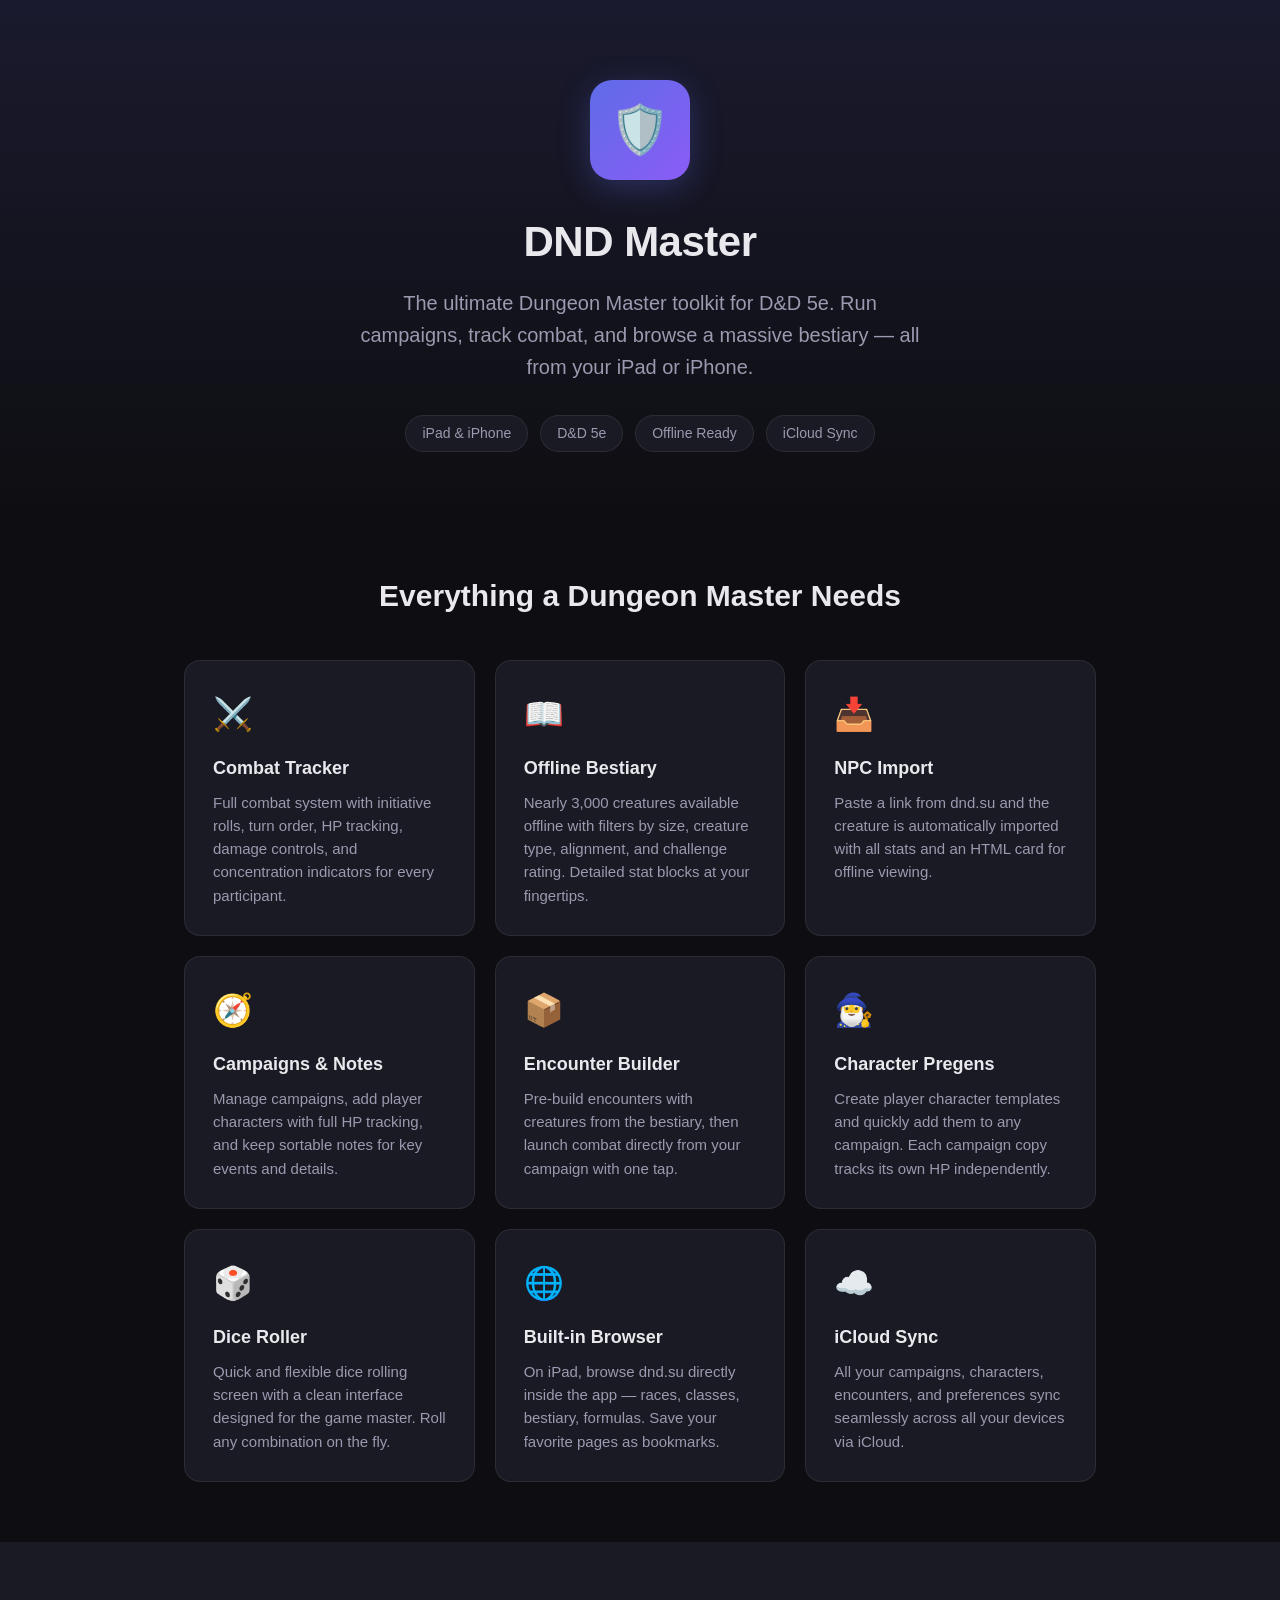
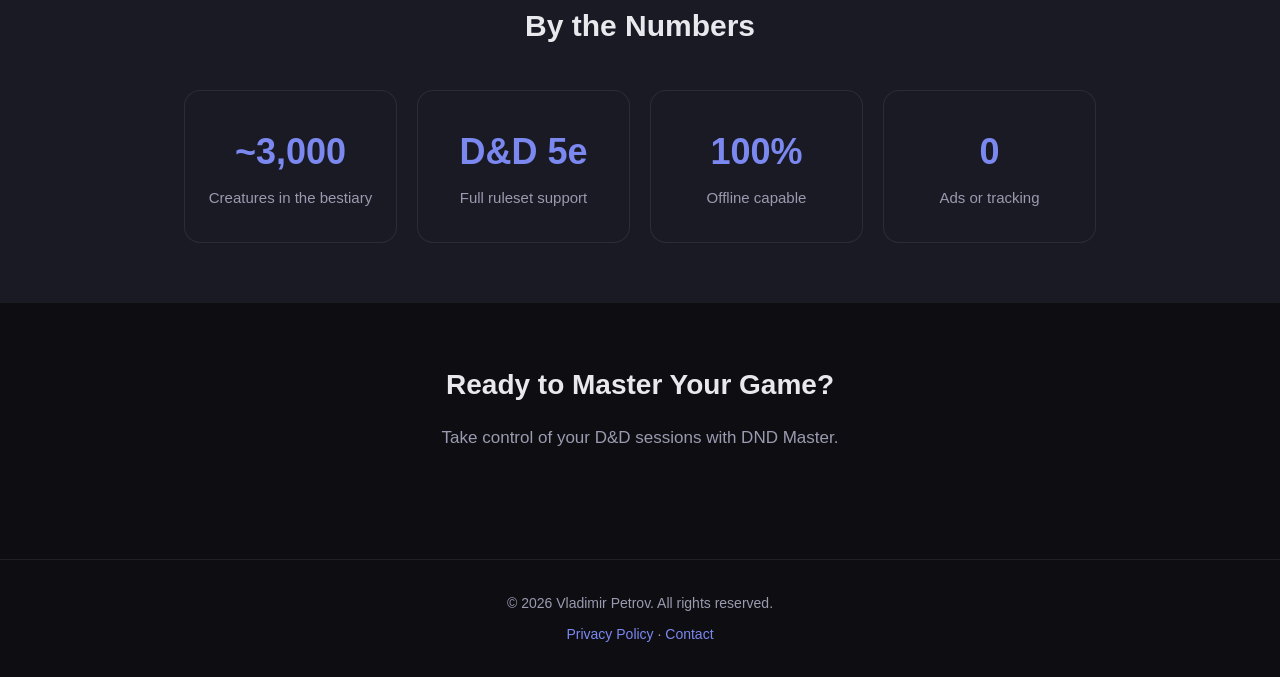
==== marketing.html @ 5cc4497e "123" ====
<!DOCTYPE html>
<html lang="en">
<head>
    <meta charset="UTF-8">
    <meta name="viewport" content="width=device-width, initial-scale=1.0">
    <title>DND Master — D&D 5e Dungeon Master Toolkit</title>
    <style>
        :root {
            --bg: #0e0e12;
            --card: #1a1a24;
            --accent: #5e6ce7;
            --accent-light: #7b88f0;
            --text: #e8e8ed;
            --text-secondary: #9a9ab0;
            --border: rgba(255,255,255,0.08);
            --radius: 16px;
        }

        * { margin: 0; padding: 0; box-sizing: border-box; }

        body {
            font-family: -apple-system, BlinkMacSystemFont, 'SF Pro Display', 'Segoe UI', Roboto, sans-serif;
            background: var(--bg);
            color: var(--text);
            line-height: 1.6;
            -webkit-font-smoothing: antialiased;
        }

        /* Hero */
        .hero {
            text-align: center;
            padding: 80px 24px 60px;
            background: linear-gradient(180deg, #1a1a2e 0%, var(--bg) 100%);
        }

        .hero-icon {
            width: 100px;
            height: 100px;
            background: linear-gradient(135deg, var(--accent), #8b5cf6);
            border-radius: 22px;
            display: flex;
            align-items: center;
            justify-content: center;
            margin: 0 auto 28px;
            font-size: 48px;
            box-shadow: 0 8px 32px rgba(94,108,231,0.3);
        }

        .hero h1 {
            font-size: 42px;
            font-weight: 700;
            letter-spacing: -0.5px;
            margin-bottom: 12px;
        }

        .hero .subtitle {
            font-size: 20px;
            color: var(--text-secondary);
            max-width: 560px;
            margin: 0 auto 32px;
        }

        .badge-row {
            display: flex;
            gap: 12px;
            justify-content: center;
            flex-wrap: wrap;
        }

        .badge {
            background: var(--card);
            border: 1px solid var(--border);
            border-radius: 20px;
            padding: 6px 16px;
            font-size: 14px;
            color: var(--text-secondary);
        }

        /* Container */
        .container {
            max-width: 960px;
            margin: 0 auto;
            padding: 0 24px;
        }

        /* Section */
        .section {
            padding: 60px 0;
        }

        .section-title {
            font-size: 30px;
            font-weight: 700;
            text-align: center;
            margin-bottom: 40px;
        }

        /* Feature Grid */
        .features {
            display: grid;
            grid-template-columns: repeat(auto-fit, minmax(280px, 1fr));
            gap: 20px;
        }

        .feature-card {
            background: var(--card);
            border: 1px solid var(--border);
            border-radius: var(--radius);
            padding: 28px;
            transition: transform 0.2s, box-shadow 0.2s;
        }

        .feature-card:hover {
            transform: translateY(-4px);
            box-shadow: 0 12px 40px rgba(0,0,0,0.3);
        }

        .feature-icon {
            font-size: 32px;
            margin-bottom: 14px;
        }

        .feature-card h3 {
            font-size: 18px;
            font-weight: 600;
            margin-bottom: 8px;
        }

        .feature-card p {
            font-size: 15px;
            color: var(--text-secondary);
            line-height: 1.55;
        }

        /* Highlights */
        .highlights {
            display: grid;
            grid-template-columns: repeat(auto-fit, minmax(200px, 1fr));
            gap: 20px;
            text-align: center;
        }

        .highlight {
            background: var(--card);
            border: 1px solid var(--border);
            border-radius: var(--radius);
            padding: 32px 20px;
        }

        .highlight-number {
            font-size: 36px;
            font-weight: 700;
            color: var(--accent-light);
            margin-bottom: 6px;
        }

        .highlight-label {
            font-size: 15px;
            color: var(--text-secondary);
        }

        /* CTA */
        .cta {
            text-align: center;
            padding: 60px 24px 80px;
        }

        .cta h2 {
            font-size: 28px;
            font-weight: 700;
            margin-bottom: 16px;
        }

        .cta p {
            color: var(--text-secondary);
            font-size: 17px;
            margin-bottom: 28px;
        }

        /* Footer */
        footer {
            text-align: center;
            padding: 32px 24px;
            border-top: 1px solid var(--border);
            color: var(--text-secondary);
            font-size: 14px;
        }

        footer a {
            color: var(--accent-light);
            text-decoration: none;
        }

        footer a:hover { text-decoration: underline; }

        @media (max-width: 600px) {
            .hero h1 { font-size: 30px; }
            .hero .subtitle { font-size: 17px; }
            .section-title { font-size: 24px; }
        }
    </style>
</head>
<body>

    <!-- Hero -->
    <section class="hero">
        <div class="hero-icon">🛡️</div>
        <h1>DND Master</h1>
        <p class="subtitle">The ultimate Dungeon Master toolkit for D&D 5e. Run campaigns, track combat, and browse a massive bestiary — all from your iPad or iPhone.</p>
        <div class="badge-row">
            <span class="badge">iPad &amp; iPhone</span>
            <span class="badge">D&amp;D 5e</span>
            <span class="badge">Offline Ready</span>
            <span class="badge">iCloud Sync</span>
        </div>
    </section>

    <!-- Features -->
    <section class="section">
        <div class="container">
            <h2 class="section-title">Everything a Dungeon Master Needs</h2>
            <div class="features">

                <div class="feature-card">
                    <div class="feature-icon">⚔️</div>
                    <h3>Combat Tracker</h3>
                    <p>Full combat system with initiative rolls, turn order, HP tracking, damage controls, and concentration indicators for every participant.</p>
                </div>

                <div class="feature-card">
                    <div class="feature-icon">📖</div>
                    <h3>Offline Bestiary</h3>
                    <p>Nearly 3,000 creatures available offline with filters by size, creature type, alignment, and challenge rating. Detailed stat blocks at your fingertips.</p>
                </div>

                <div class="feature-card">
                    <div class="feature-icon">📥</div>
                    <h3>NPC Import</h3>
                    <p>Paste a link from dnd.su and the creature is automatically imported with all stats and an HTML card for offline viewing.</p>
                </div>

                <div class="feature-card">
                    <div class="feature-icon">🧭</div>
                    <h3>Campaigns &amp; Notes</h3>
                    <p>Manage campaigns, add player characters with full HP tracking, and keep sortable notes for key events and details.</p>
                </div>

                <div class="feature-card">
                    <div class="feature-icon">📦</div>
                    <h3>Encounter Builder</h3>
                    <p>Pre-build encounters with creatures from the bestiary, then launch combat directly from your campaign with one tap.</p>
                </div>

                <div class="feature-card">
                    <div class="feature-icon">🧙‍♂️</div>
                    <h3>Character Pregens</h3>
                    <p>Create player character templates and quickly add them to any campaign. Each campaign copy tracks its own HP independently.</p>
                </div>

                <div class="feature-card">
                    <div class="feature-icon">🎲</div>
                    <h3>Dice Roller</h3>
                    <p>Quick and flexible dice rolling screen with a clean interface designed for the game master. Roll any combination on the fly.</p>
                </div>

                <div class="feature-card">
                    <div class="feature-icon">🌐</div>
                    <h3>Built-in Browser</h3>
                    <p>On iPad, browse dnd.su directly inside the app — races, classes, bestiary, formulas. Save your favorite pages as bookmarks.</p>
                </div>

                <div class="feature-card">
                    <div class="feature-icon">☁️</div>
                    <h3>iCloud Sync</h3>
                    <p>All your campaigns, characters, encounters, and preferences sync seamlessly across all your devices via iCloud.</p>
                </div>

            </div>
        </div>
    </section>

    <!-- Highlights -->
    <section class="section" style="background: var(--card);">
        <div class="container">
            <h2 class="section-title">By the Numbers</h2>
            <div class="highlights">
                <div class="highlight">
                    <div class="highlight-number">~3,000</div>
                    <div class="highlight-label">Creatures in the bestiary</div>
                </div>
                <div class="highlight">
                    <div class="highlight-number">D&amp;D 5e</div>
                    <div class="highlight-label">Full ruleset support</div>
                </div>
                <div class="highlight">
                    <div class="highlight-number">100%</div>
                    <div class="highlight-label">Offline capable</div>
                </div>
                <div class="highlight">
                    <div class="highlight-number">0</div>
                    <div class="highlight-label">Ads or tracking</div>
                </div>
            </div>
        </div>
    </section>

    <!-- CTA -->
    <section class="cta">
        <h2>Ready to Master Your Game?</h2>
        <p>Take control of your D&amp;D sessions with DND Master.</p>
    </section>

    <!-- Footer -->
    <footer>
        <p>&copy; 2026 Vladimir Petrov. All rights reserved.</p>
        <p style="margin-top: 8px;"><a href="privacy_policy.html">Privacy Policy</a> &middot; <a href="mailto:mister.vladika@gmail.com">Contact</a></p>
    </footer>

</body>
</html>
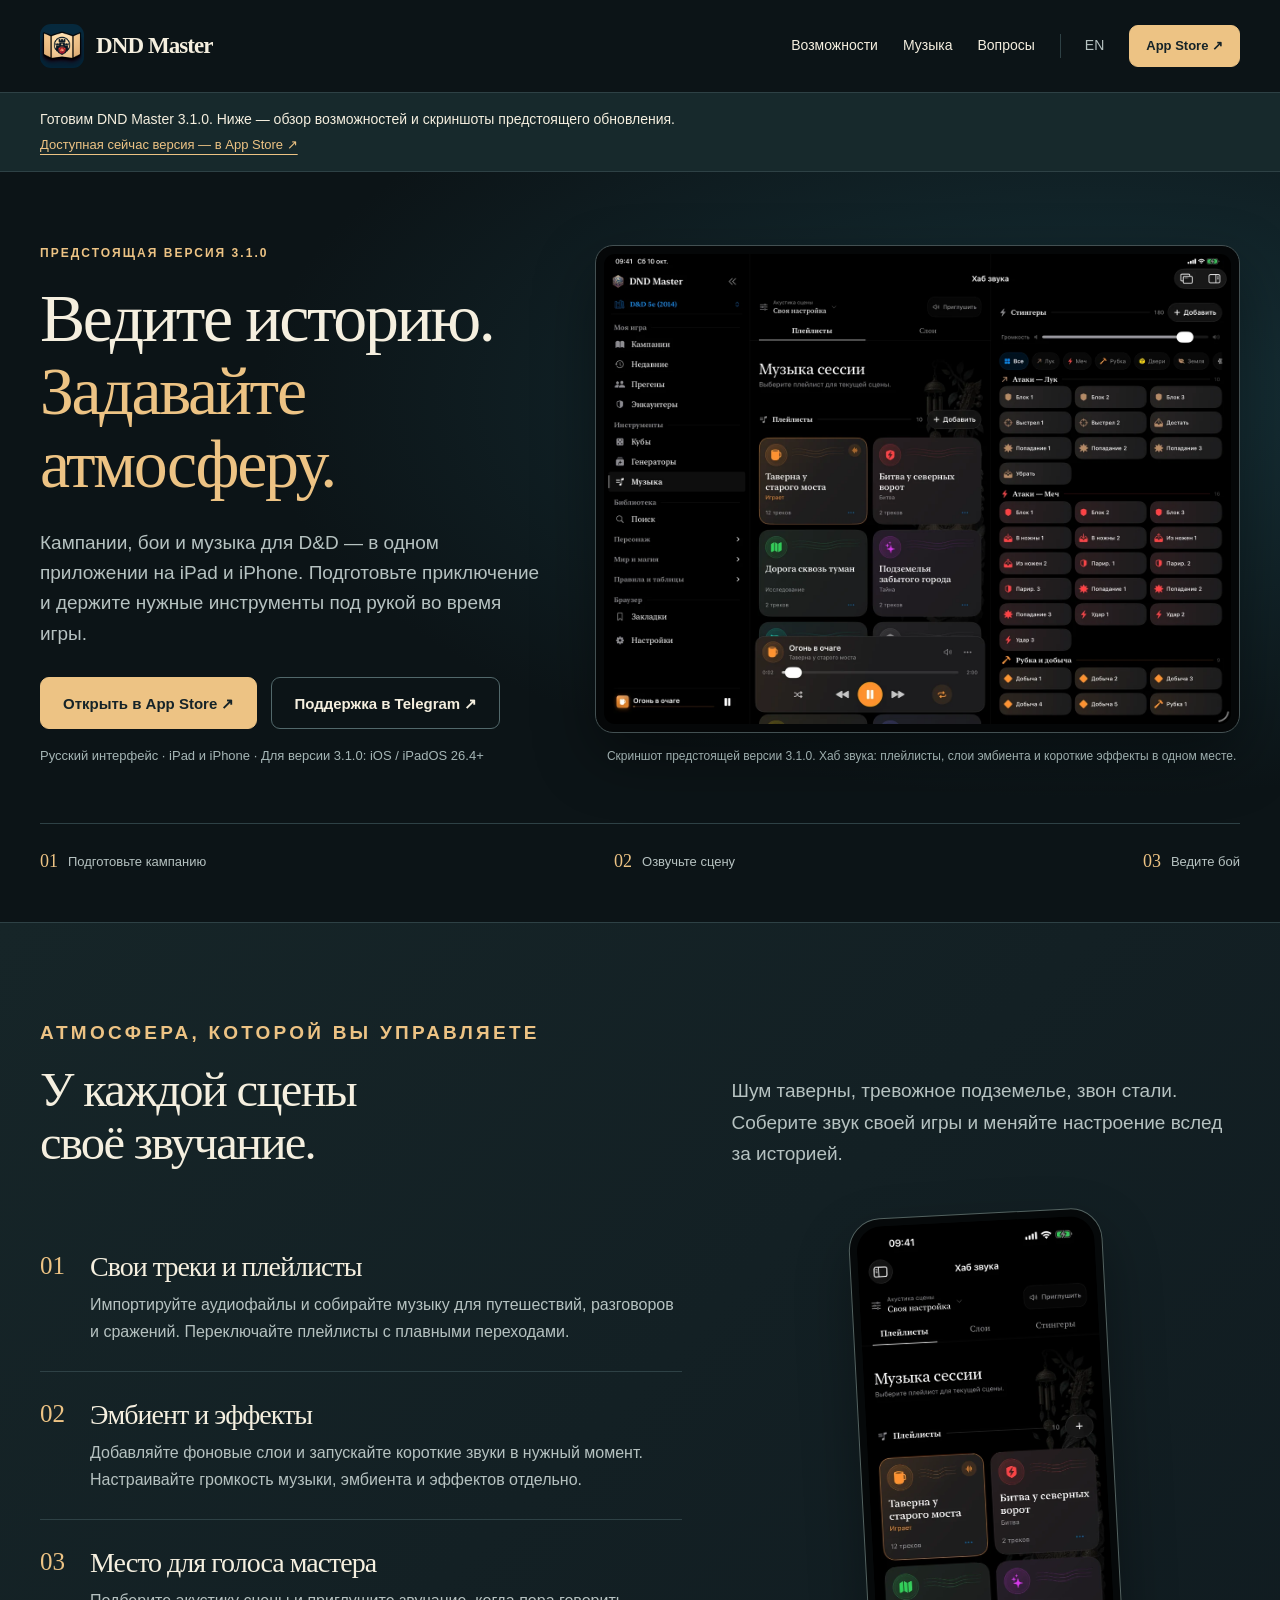
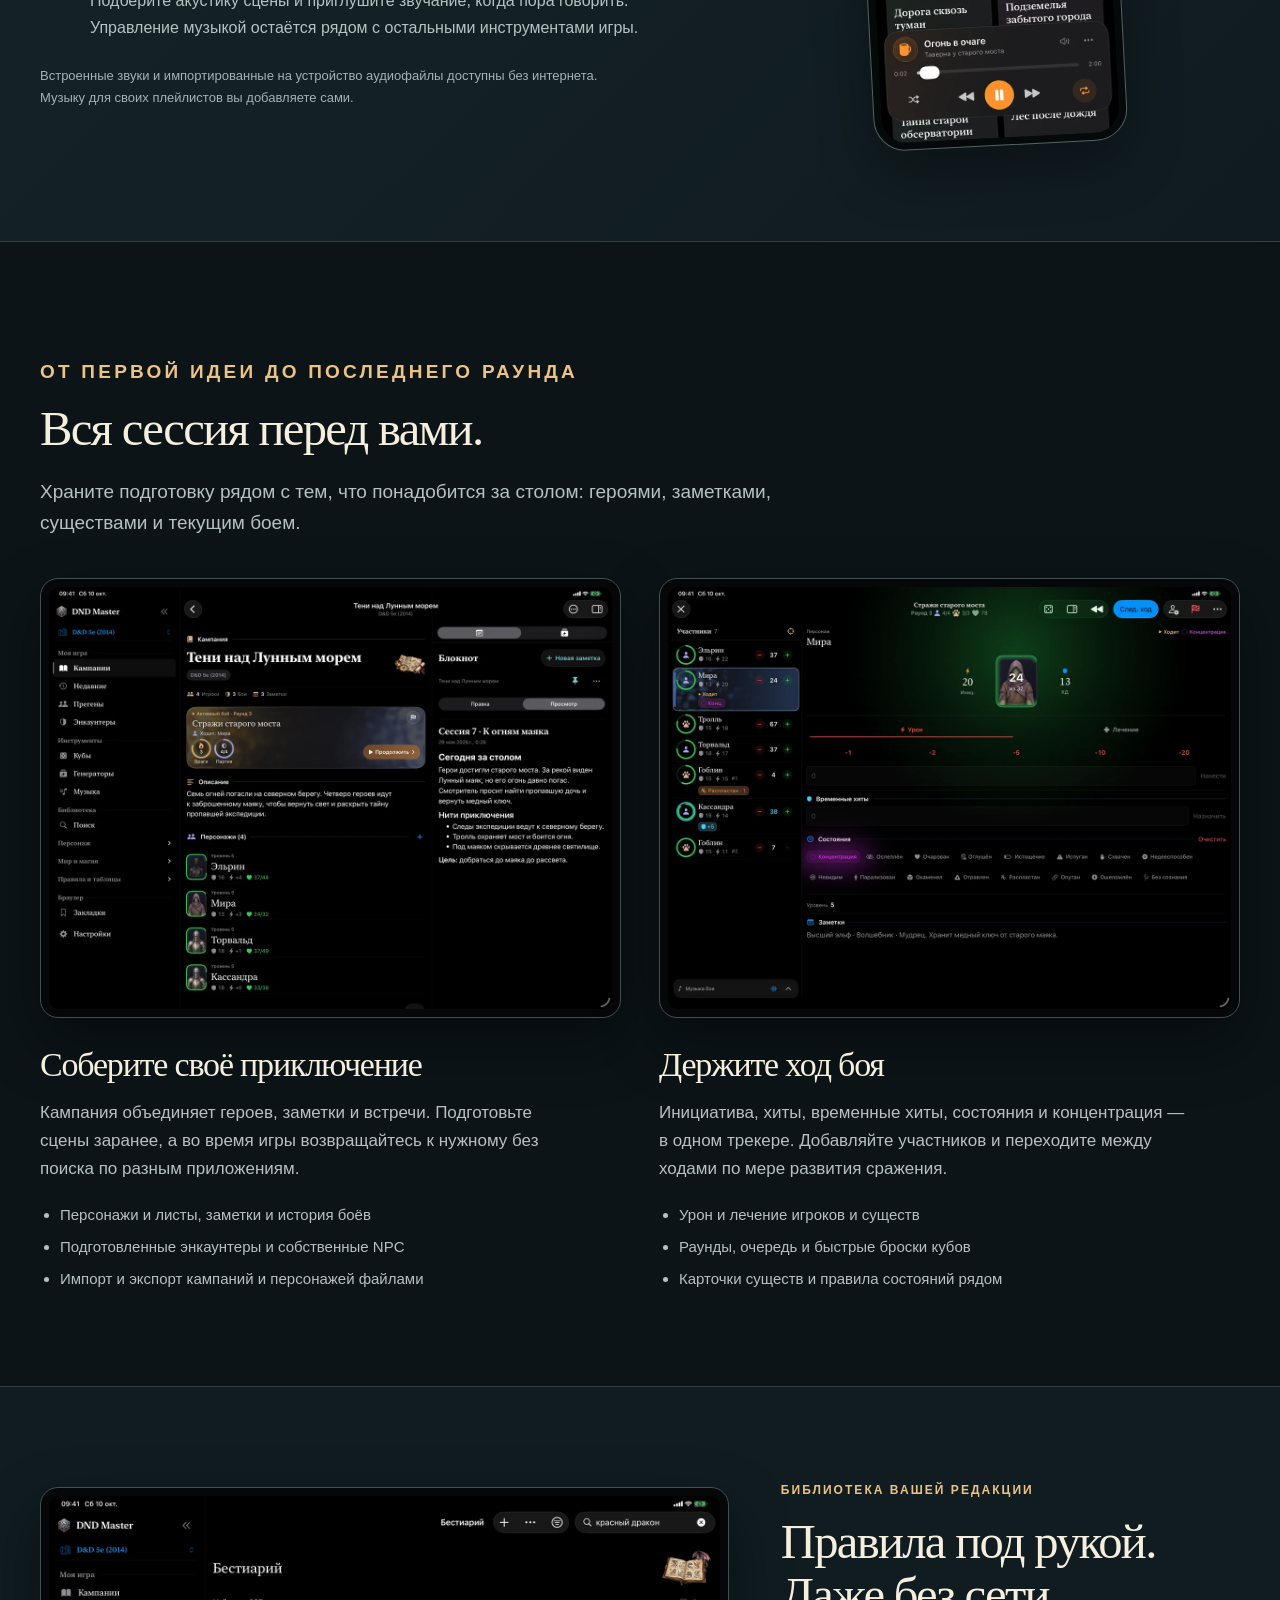
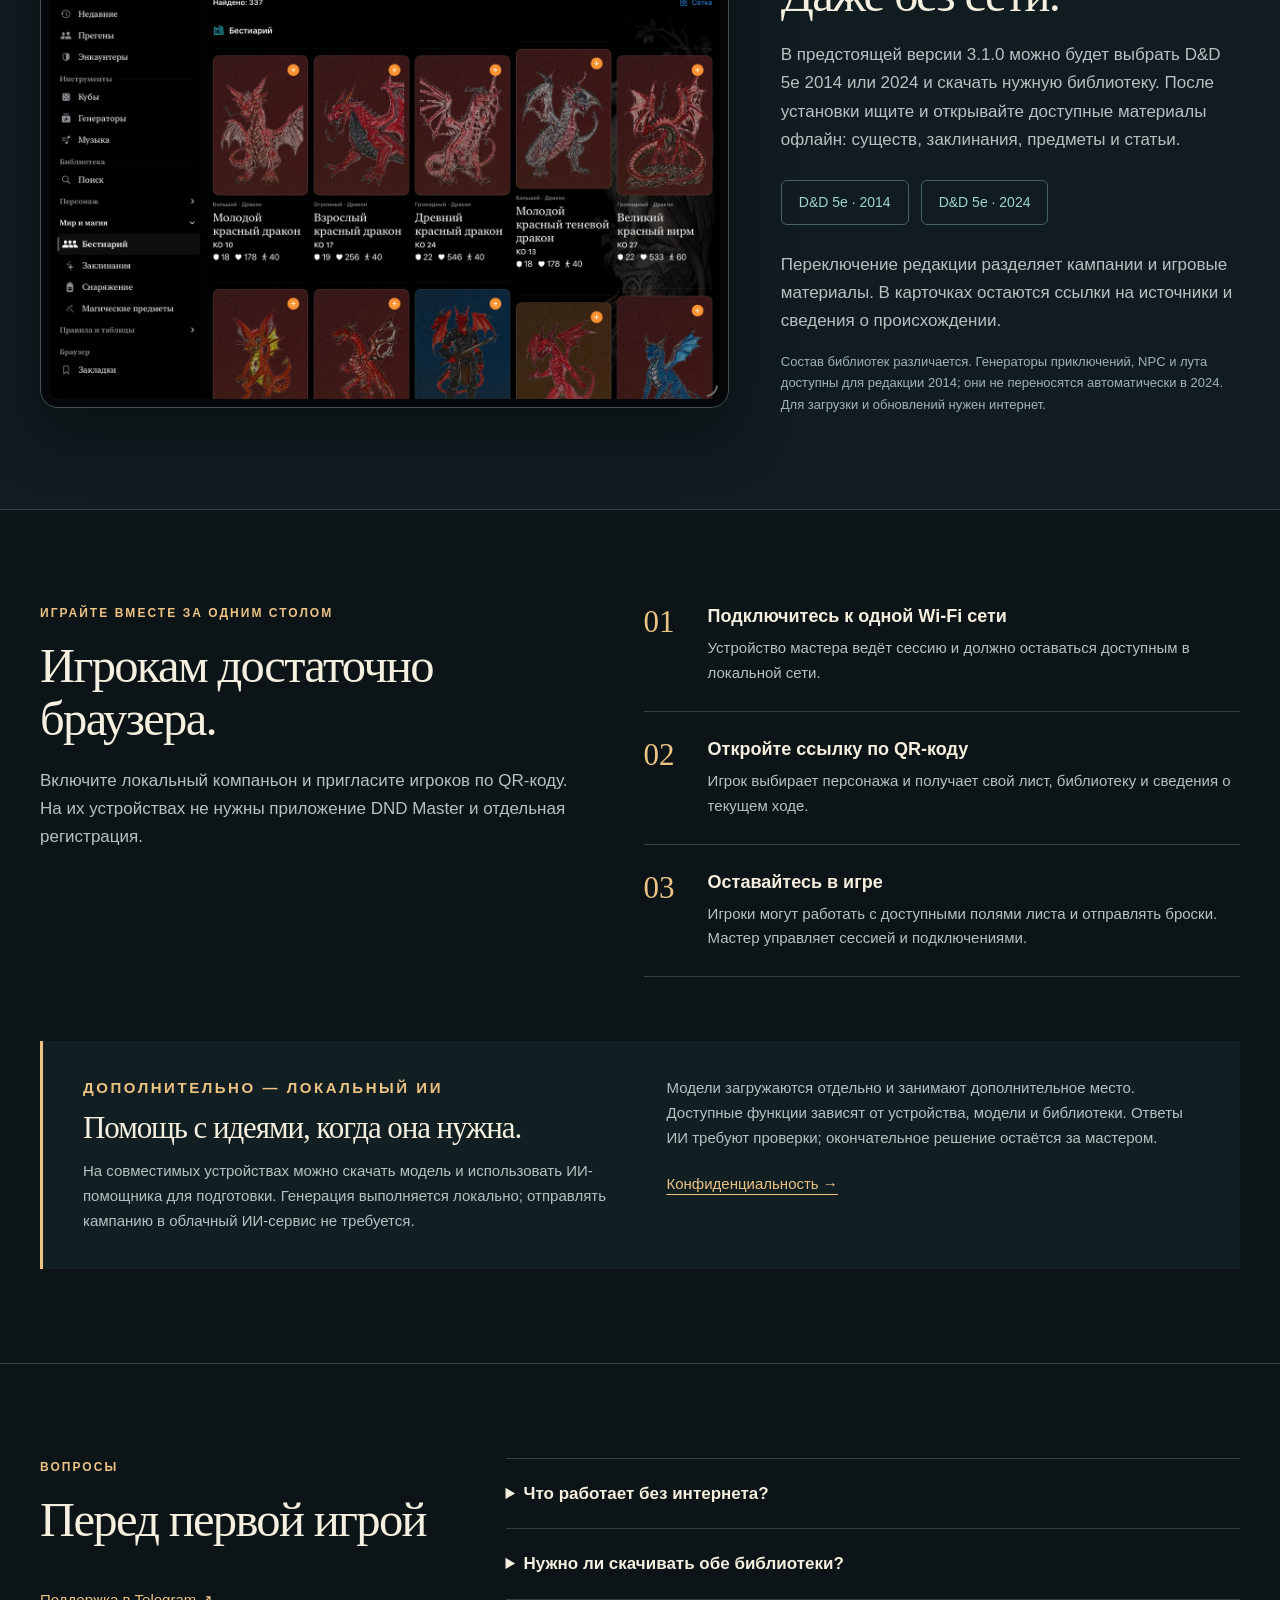
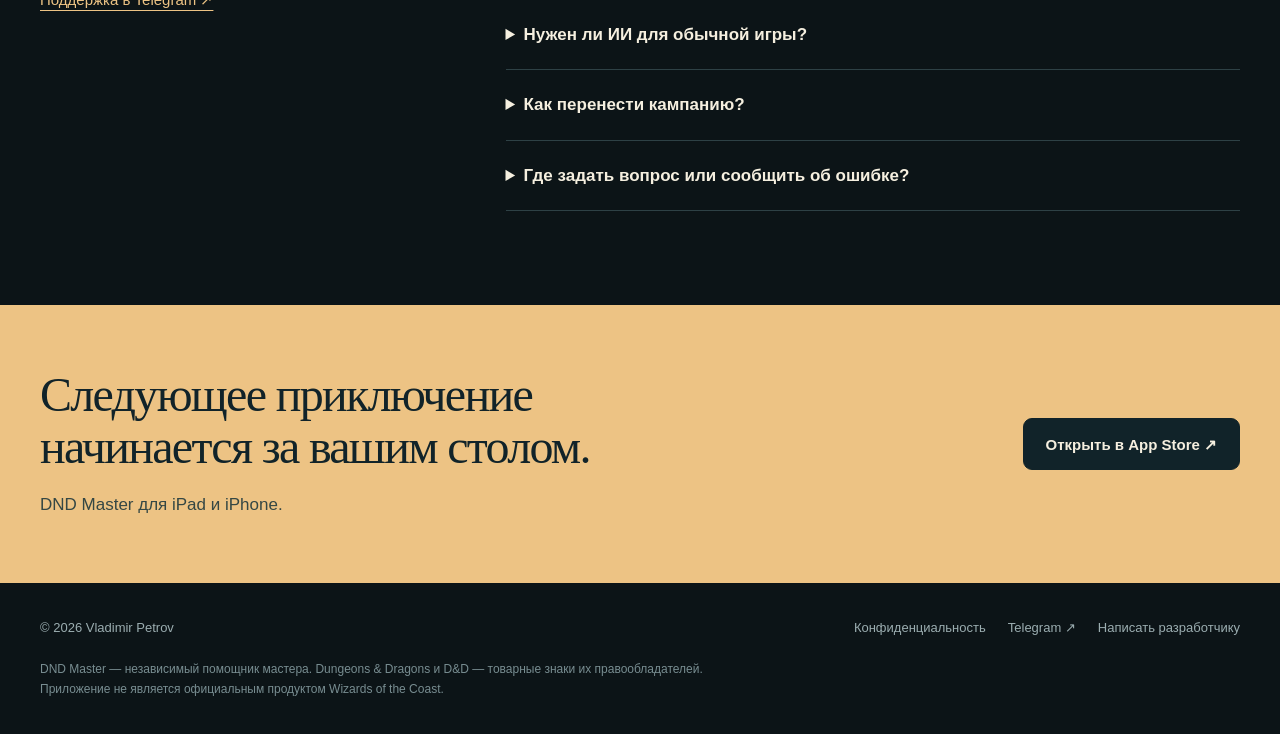
==== commit 2d26bf18: "Publish Russian-first DND Master 3.1 preview site" ====
--- a/marketing.html
+++ b/marketing.html
@@ -1,320 +1,18 @@
-<!DOCTYPE html>
-<html lang="en">
-<head>
-    <meta charset="UTF-8">
-    <meta name="viewport" content="width=device-width, initial-scale=1.0">
-    <title>DND Master — D&D 5e Dungeon Master Toolkit</title>
-    <style>
-        :root {
-            --bg: #0e0e12;
-            --card: #1a1a24;
-            --accent: #5e6ce7;
-            --accent-light: #7b88f0;
-            --text: #e8e8ed;
-            --text-secondary: #9a9ab0;
-            --border: rgba(255,255,255,0.08);
-            --radius: 16px;
-        }
-
-        * { margin: 0; padding: 0; box-sizing: border-box; }
-
-        body {
-            font-family: -apple-system, BlinkMacSystemFont, 'SF Pro Display', 'Segoe UI', Roboto, sans-serif;
-            background: var(--bg);
-            color: var(--text);
-            line-height: 1.6;
-            -webkit-font-smoothing: antialiased;
-        }
-
-        /* Hero */
-        .hero {
-            text-align: center;
-            padding: 80px 24px 60px;
-            background: linear-gradient(180deg, #1a1a2e 0%, var(--bg) 100%);
-        }
-
-        .hero-icon {
-            width: 100px;
-            height: 100px;
-            background: linear-gradient(135deg, var(--accent), #8b5cf6);
-            border-radius: 22px;
-            display: flex;
-            align-items: center;
-            justify-content: center;
-            margin: 0 auto 28px;
-            font-size: 48px;
-            box-shadow: 0 8px 32px rgba(94,108,231,0.3);
-        }
-
-        .hero h1 {
-            font-size: 42px;
-            font-weight: 700;
-            letter-spacing: -0.5px;
-            margin-bottom: 12px;
-        }
-
-        .hero .subtitle {
-            font-size: 20px;
-            color: var(--text-secondary);
-            max-width: 560px;
-            margin: 0 auto 32px;
-        }
-
-        .badge-row {
-            display: flex;
-            gap: 12px;
-            justify-content: center;
-            flex-wrap: wrap;
-        }
-
-        .badge {
-            background: var(--card);
-            border: 1px solid var(--border);
-            border-radius: 20px;
-            padding: 6px 16px;
-            font-size: 14px;
-            color: var(--text-secondary);
-        }
-
-        /* Container */
-        .container {
-            max-width: 960px;
-            margin: 0 auto;
-            padding: 0 24px;
-        }
-
-        /* Section */
-        .section {
-            padding: 60px 0;
-        }
-
-        .section-title {
-            font-size: 30px;
-            font-weight: 700;
-            text-align: center;
-            margin-bottom: 40px;
-        }
-
-        /* Feature Grid */
-        .features {
-            display: grid;
-            grid-template-columns: repeat(auto-fit, minmax(280px, 1fr));
-            gap: 20px;
-        }
-
-        .feature-card {
-            background: var(--card);
-            border: 1px solid var(--border);
-            border-radius: var(--radius);
-            padding: 28px;
-            transition: transform 0.2s, box-shadow 0.2s;
-        }
-
-        .feature-card:hover {
-            transform: translateY(-4px);
-            box-shadow: 0 12px 40px rgba(0,0,0,0.3);
-        }
-
-        .feature-icon {
-            font-size: 32px;
-            margin-bottom: 14px;
-        }
-
-        .feature-card h3 {
-            font-size: 18px;
-            font-weight: 600;
-            margin-bottom: 8px;
-        }
-
-        .feature-card p {
-            font-size: 15px;
-            color: var(--text-secondary);
-            line-height: 1.55;
-        }
-
-        /* Highlights */
-        .highlights {
-            display: grid;
-            grid-template-columns: repeat(auto-fit, minmax(200px, 1fr));
-            gap: 20px;
-            text-align: center;
-        }
-
-        .highlight {
-            background: var(--card);
-            border: 1px solid var(--border);
-            border-radius: var(--radius);
-            padding: 32px 20px;
-        }
-
-        .highlight-number {
-            font-size: 36px;
-            font-weight: 700;
-            color: var(--accent-light);
-            margin-bottom: 6px;
-        }
-
-        .highlight-label {
-            font-size: 15px;
-            color: var(--text-secondary);
-        }
-
-        /* CTA */
-        .cta {
-            text-align: center;
-            padding: 60px 24px 80px;
-        }
-
-        .cta h2 {
-            font-size: 28px;
-            font-weight: 700;
-            margin-bottom: 16px;
-        }
-
-        .cta p {
-            color: var(--text-secondary);
-            font-size: 17px;
-            margin-bottom: 28px;
-        }
-
-        /* Footer */
-        footer {
-            text-align: center;
-            padding: 32px 24px;
-            border-top: 1px solid var(--border);
-            color: var(--text-secondary);
-            font-size: 14px;
-        }
-
-        footer a {
-            color: var(--accent-light);
-            text-decoration: none;
-        }
-
-        footer a:hover { text-decoration: underline; }
-
-        @media (max-width: 600px) {
-            .hero h1 { font-size: 30px; }
-            .hero .subtitle { font-size: 17px; }
-            .section-title { font-size: 24px; }
-        }
-    </style>
-</head>
-<body>
-
-    <!-- Hero -->
-    <section class="hero">
-        <div class="hero-icon">🛡️</div>
-        <h1>DND Master</h1>
-        <p class="subtitle">The ultimate Dungeon Master toolkit for D&D 5e. Run campaigns, track combat, and browse a massive bestiary — all from your iPad or iPhone.</p>
-        <div class="badge-row">
-            <span class="badge">iPad &amp; iPhone</span>
-            <span class="badge">D&amp;D 5e</span>
-            <span class="badge">Offline Ready</span>
-            <span class="badge">iCloud Sync</span>
-        </div>
-    </section>
-
-    <!-- Features -->
-    <section class="section">
-        <div class="container">
-            <h2 class="section-title">Everything a Dungeon Master Needs</h2>
-            <div class="features">
-
-                <div class="feature-card">
-                    <div class="feature-icon">⚔️</div>
-                    <h3>Combat Tracker</h3>
-                    <p>Full combat system with initiative rolls, turn order, HP tracking, damage controls, and concentration indicators for every participant.</p>
-                </div>
-
-                <div class="feature-card">
-                    <div class="feature-icon">📖</div>
-                    <h3>Offline Bestiary</h3>
-                    <p>Nearly 3,000 creatures available offline with filters by size, creature type, alignment, and challenge rating. Detailed stat blocks at your fingertips.</p>
-                </div>
-
-                <div class="feature-card">
-                    <div class="feature-icon">📥</div>
-                    <h3>NPC Import</h3>
-                    <p>Paste a link from dnd.su and the creature is automatically imported with all stats and an HTML card for offline viewing.</p>
-                </div>
-
-                <div class="feature-card">
-                    <div class="feature-icon">🧭</div>
-                    <h3>Campaigns &amp; Notes</h3>
-                    <p>Manage campaigns, add player characters with full HP tracking, and keep sortable notes for key events and details.</p>
-                </div>
-
-                <div class="feature-card">
-                    <div class="feature-icon">📦</div>
-                    <h3>Encounter Builder</h3>
-                    <p>Pre-build encounters with creatures from the bestiary, then launch combat directly from your campaign with one tap.</p>
-                </div>
-
-                <div class="feature-card">
-                    <div class="feature-icon">🧙‍♂️</div>
-                    <h3>Character Pregens</h3>
-                    <p>Create player character templates and quickly add them to any campaign. Each campaign copy tracks its own HP independently.</p>
-                </div>
-
-                <div class="feature-card">
-                    <div class="feature-icon">🎲</div>
-                    <h3>Dice Roller</h3>
-                    <p>Quick and flexible dice rolling screen with a clean interface designed for the game master. Roll any combination on the fly.</p>
-                </div>
-
-                <div class="feature-card">
-                    <div class="feature-icon">🌐</div>
-                    <h3>Built-in Browser</h3>
-                    <p>On iPad, browse dnd.su directly inside the app — races, classes, bestiary, formulas. Save your favorite pages as bookmarks.</p>
-                </div>
-
-                <div class="feature-card">
-                    <div class="feature-icon">☁️</div>
-                    <h3>iCloud Sync</h3>
-                    <p>All your campaigns, characters, encounters, and preferences sync seamlessly across all your devices via iCloud.</p>
-                </div>
-
-            </div>
-        </div>
-    </section>
-
-    <!-- Highlights -->
-    <section class="section" style="background: var(--card);">
-        <div class="container">
-            <h2 class="section-title">By the Numbers</h2>
-            <div class="highlights">
-                <div class="highlight">
-                    <div class="highlight-number">~3,000</div>
-                    <div class="highlight-label">Creatures in the bestiary</div>
-                </div>
-                <div class="highlight">
-                    <div class="highlight-number">D&amp;D 5e</div>
-                    <div class="highlight-label">Full ruleset support</div>
-                </div>
-                <div class="highlight">
-                    <div class="highlight-number">100%</div>
-                    <div class="highlight-label">Offline capable</div>
-                </div>
-                <div class="highlight">
-                    <div class="highlight-number">0</div>
-                    <div class="highlight-label">Ads or tracking</div>
-                </div>
-            </div>
-        </div>
-    </section>
-
-    <!-- CTA -->
-    <section class="cta">
-        <h2>Ready to Master Your Game?</h2>
-        <p>Take control of your D&amp;D sessions with DND Master.</p>
-    </section>
-
-    <!-- Footer -->
-    <footer>
-        <p>&copy; 2026 Vladimir Petrov. All rights reserved.</p>
-        <p style="margin-top: 8px;"><a href="privacy_policy.html">Privacy Policy</a> &middot; <a href="mailto:mister.vladika@gmail.com">Contact</a></p>
-    </footer>
-
-</body>
-</html>
+<!doctype html>
+<html lang="ru"><head><meta charset="utf-8"><meta name="viewport" content="width=device-width, initial-scale=1">
+<title>DND Master — анонс 3.1.0: кампании, бой и музыка для D&amp;D</title><meta name="description" content="Обзор предстоящей версии 3.1.0 помощника мастера D&amp;D на iPad и iPhone: кампании, музыка и звуковые эффекты, трекер боя, скачиваемые библиотеки 2014 и 2024 и локальный компаньон для игроков.">
+<meta name="theme-color" content="#0c1417"><link rel="canonical" href="https://wolframpro.github.io/DNDMaster_Policy/marketing.html">
+<link rel="alternate" hreflang="ru" href="https://wolframpro.github.io/DNDMaster_Policy/marketing.html"><link rel="alternate" hreflang="en" href="https://wolframpro.github.io/DNDMaster_Policy/marketing_en.html"><link rel="alternate" hreflang="x-default" href="https://wolframpro.github.io/DNDMaster_Policy/marketing.html">
+<meta property="og:type" content="website"><meta property="og:title" content="DND Master — анонс 3.1.0: кампании, бой и музыка для D&amp;D"><meta property="og:description" content="Обзор предстоящей версии 3.1.0 помощника мастера D&amp;D на iPad и iPhone: кампании, музыка и звуковые эффекты, трекер боя, скачиваемые библиотеки 2014 и 2024 и локальный компаньон для игроков.">
+<meta property="og:url" content="https://wolframpro.github.io/DNDMaster_Policy/marketing.html"><meta property="og:image" content="https://wolframpro.github.io/DNDMaster_Policy/assets/share-icon.png"><meta property="og:locale" content="ru_RU">
+<meta name="twitter:card" content="summary"><link rel="icon" href="assets/app-icon.png" type="image/png"><link rel="apple-touch-icon" href="assets/apple-touch-icon.png"><link rel="stylesheet" href="styles.css"><script type="application/ld+json">{"@context": "https://schema.org", "@type": "SoftwareApplication", "name": "DND Master", "applicationCategory": "EntertainmentApplication", "operatingSystem": "iOS, iPadOS", "inLanguage": "ru", "url": "https://wolframpro.github.io/DNDMaster_Policy/marketing.html", "downloadUrl": "https://apps.apple.com/ru/app/dnd-master/id6752643180", "image": "https://wolframpro.github.io/DNDMaster_Policy/assets/share-icon.png", "description": "Обзор предстоящей версии 3.1.0 помощника мастера D&D на iPad и iPhone: кампании, музыка и звуковые эффекты, трекер боя, скачиваемые библиотеки 2014 и 2024 и локальный компаньон для игроков.", "author": {"@type": "Person", "name": "Vladimir Petrov"}}</script></head><body><header class="header"><div class="wrap"><a class="brand" href="marketing.html"><img src="assets/app-icon.png" width="44" height="44" alt=""><strong>DND Master</strong></a><nav class="nav"><a class="section-nav" href="marketing.html#features">Возможности</a><a class="section-nav" href="marketing.html#music">Музыка</a><a class="section-nav" href="marketing.html#questions">Вопросы</a><a class="language" href="marketing_en.html" lang="en">EN</a><a class="button small" href="https://apps.apple.com/ru/app/dnd-master/id6752643180">App Store ↗</a></nav></div></header>
+<main>
+<aside class="release-notice"><div class="wrap"><p>Готовим DND Master 3.1.0. Ниже — обзор возможностей и скриншоты предстоящего обновления.</p><a href="https://apps.apple.com/ru/app/dnd-master/id6752643180">Доступная сейчас версия — в App Store ↗</a></div></aside>
+<section class="hero"><div class="wrap"><div class="hero-grid"><div class="hero-copy"><p class="eyebrow">Предстоящая версия 3.1.0</p><h1>Ведите историю.<br><em>Задавайте атмосферу.</em></h1><p class="intro">Кампании, бои и музыка для D&D — в одном приложении на iPad и iPhone. Подготовьте приключение и держите нужные инструменты под рукой во время игры.</p><div class="actions"><a class="button" href="https://apps.apple.com/ru/app/dnd-master/id6752643180">Открыть в App Store ↗</a><a class="button secondary" href="https://t.me/dnd_master_community">Поддержка в Telegram ↗</a></div><p class="device-note">Русский интерфейс · iPad и iPhone · Для версии 3.1.0: iOS / iPadOS 26.4+</p></div><div class="hero-visual"><figure class="screen"><img src="assets/music-ipad.webp" width="2752" height="2064" alt="Музыка, плейлисты и эффекты на iPad" fetchpriority="high"></figure><p class="caption">Скриншот предстоящей версии 3.1.0. Хаб звука: плейлисты, слои эмбиента и короткие эффекты в одном месте.</p></div></div><div class="chapter-line"><span><b>01</b> Подготовьте кампанию</span><span><b>02</b> Озвучьте сцену</span><span><b>03</b> Ведите бой</span></div></div></section>
+<section class="section music" id="music"><div class="wrap"><div class="music-head"><div><p class="eyebrow">Атмосфера, которой вы управляете</p><h2>У каждой сцены<br>своё звучание.</h2></div><p>Шум таверны, тревожное подземелье, звон стали. Соберите звук своей игры и меняйте настроение вслед за историей.</p></div><div class="music-detail"><div><div class="music-points"><div class="point"><span class="number">01</span><div><h3>Свои треки и плейлисты</h3><p>Импортируйте аудиофайлы и собирайте музыку для путешествий, разговоров и сражений. Переключайте плейлисты с плавными переходами.</p></div></div><div class="point"><span class="number">02</span><div><h3>Эмбиент и эффекты</h3><p>Добавляйте фоновые слои и запускайте короткие звуки в нужный момент. Настраивайте громкость музыки, эмбиента и эффектов отдельно.</p></div></div><div class="point"><span class="number">03</span><div><h3>Место для голоса мастера</h3><p>Подберите акустику сцены и приглушите звучание, когда пора говорить. Управление музыкой остаётся рядом с остальными инструментами игры.</p></div></div></div><p class="music-endnote">Встроенные звуки и импортированные на устройство аудиофайлы доступны без интернета. Музыку для своих плейлистов вы добавляете сами.</p></div><figure class="phone"><img src="assets/music-iphone.webp" width="1320" height="2868" alt="Хаб звука на iPhone" loading="lazy" decoding="async"></figure></div></div></section>
+<section class="section" id="features"><div class="wrap"><div class="section-head"><p class="eyebrow">От первой идеи до последнего раунда</p><h2>Вся сессия перед вами.</h2><p>Храните подготовку рядом с тем, что понадобится за столом: героями, заметками, существами и текущим боем.</p></div><div class="two-features"><article><figure class="screen"><img src="assets/campaign-ipad.webp" width="2752" height="2064" alt="Экран кампании с героями и заметками" loading="lazy" decoding="async"></figure><div class="feature-copy"><h3>Соберите своё приключение</h3><p>Кампания объединяет героев, заметки и встречи. Подготовьте сцены заранее, а во время игры возвращайтесь к нужному без поиска по разным приложениям.</p><ul><li>Персонажи и листы, заметки и история боёв</li><li>Подготовленные энкаунтеры и собственные NPC</li><li>Импорт и экспорт кампаний и персонажей файлами</li></ul></div></article><article><figure class="screen"><img src="assets/combat-ipad.webp" width="2752" height="2064" alt="Трекер боя с инициативой, хитами и участниками" loading="lazy" decoding="async"></figure><div class="feature-copy"><h3>Держите ход боя</h3><p>Инициатива, хиты, временные хиты, состояния и концентрация — в одном трекере. Добавляйте участников и переходите между ходами по мере развития сражения.</p><ul><li>Урон и лечение игроков и существ</li><li>Раунды, очередь и быстрые броски кубов</li><li>Карточки существ и правила состояний рядом</li></ul></div></article></div></div></section>
+<section class="section library" id="library"><div class="wrap library-layout"><figure class="screen"><img src="assets/library-ipad.webp" width="2752" height="2064" alt="Каталог бестиария в русской библиотеке D&amp;D" loading="lazy" decoding="async"></figure><div class="library-copy"><p class="eyebrow">Библиотека вашей редакции</p><h2>Правила под рукой.<br>Даже без сети.</h2><p>В предстоящей версии 3.1.0 можно будет выбрать D&D 5e 2014 или 2024 и скачать нужную библиотеку. После установки ищите и открывайте доступные материалы офлайн: существ, заклинания, предметы и статьи.</p><div class="edition-list"><span class="edition">D&D 5e · 2014</span><span class="edition">D&D 5e · 2024</span></div><p>Переключение редакции разделяет кампании и игровые материалы. В карточках остаются ссылки на источники и сведения о происхождении.</p><p class="small-note">Состав библиотек различается. Генераторы приключений, NPC и лута доступны для редакции 2014; они не переносятся автоматически в 2024. Для загрузки и обновлений нужен интернет.</p></div></div></section>
+<section class="section"><div class="wrap"><div class="companion"><div><p class="eyebrow">Играйте вместе за одним столом</p><h2>Игрокам достаточно браузера.</h2><p>Включите локальный компаньон и пригласите игроков по QR-коду. На их устройствах не нужны приложение DND Master и отдельная регистрация.</p></div><ol class="steps"><li><span class="step-num">01</span><div><h3>Подключитесь к одной Wi-Fi сети</h3><p>Устройство мастера ведёт сессию и должно оставаться доступным в локальной сети.</p></div></li><li><span class="step-num">02</span><div><h3>Откройте ссылку по QR-коду</h3><p>Игрок выбирает персонажа и получает свой лист, библиотеку и сведения о текущем ходе.</p></div></li><li><span class="step-num">03</span><div><h3>Оставайтесь в игре</h3><p>Игроки могут работать с доступными полями листа и отправлять броски. Мастер управляет сессией и подключениями.</p></div></li></ol></div><aside class="ai-strip"><div><p class="eyebrow">Дополнительно — локальный ИИ</p><h3>Помощь с идеями, когда она нужна.</h3><p>На совместимых устройствах можно скачать модель и использовать ИИ-помощника для подготовки. Генерация выполняется локально; отправлять кампанию в облачный ИИ-сервис не требуется.</p></div><div><p>Модели загружаются отдельно и занимают дополнительное место. Доступные функции зависят от устройства, модели и библиотеки. Ответы ИИ требуют проверки; окончательное решение остаётся за мастером.</p><a class="text-link" href="privacy_policy.html">Конфиденциальность →</a></div></aside></div></section>
+<section class="section" id="questions"><div class="wrap faq-layout"><div><p class="eyebrow">Вопросы</p><h2>Перед первой игрой</h2><a class="text-link" href="https://t.me/dnd_master_community">Поддержка в Telegram ↗</a></div><div class="faq"><details><summary>Что работает без интернета?</summary><p>Кампании, боевой трекер, кубы, встроенные звуки и импортированное аудио. Материалы библиотеки доступны после её установки, локальный ИИ — после загрузки совместимой модели. Для компаньона нужна общая локальная Wi-Fi сеть, а для загрузок, iCloud и внешних сайтов — интернет.</p></details><details><summary>Нужно ли скачивать обе библиотеки?</summary><p>В версии 3.1.0 — нет. Выберите редакцию, с которой играете, и скачайте её библиотеку. Другую можно добавить позже. Место на устройстве и размер загрузки показываются в приложении.</p></details><details><summary>Нужен ли ИИ для обычной игры?</summary><p>Нет. Кампании, музыка, кубы и трекер боя работают независимо от ИИ. Модель устанавливается отдельно, если вы хотите использовать помощника и устройство её поддерживает.</p></details><details><summary>Как перенести кампанию?</summary><p>Используйте импорт и экспорт файлов кампаний и персонажей. Игровые записи также могут синхронизироваться через ваш личный iCloud, если он доступен и включён для приложения. Аудиофайлы и загруженные модели хранятся локально.</p></details><details><summary>Где задать вопрос или сообщить об ошибке?</summary><p>Откройте <a href="https://t.me/dnd_master_community">сообщество DND Master в Telegram</a> или <a href="mailto:mister.vladika@gmail.com">напишите разработчику</a>. Укажите версию приложения, модель устройства и действия, после которых возникла проблема. Не прикладывайте личные кампании и секреты без необходимости.</p></details></div></div></section>
+<section class="cta-panel"><div class="wrap"><div><h2>Следующее приключение<br>начинается за вашим столом.</h2><p>DND Master для iPad и iPhone.</p></div><a class="button" href="https://apps.apple.com/ru/app/dnd-master/id6752643180">Открыть в App Store ↗</a></div></section>
+</main><footer class="footer"><div class="wrap"><div class="footer-grid"><span>© 2026 Vladimir Petrov</span><div class="footer-links"><a href="privacy_policy.html">Конфиденциальность</a><a href="https://t.me/dnd_master_community">Telegram ↗</a><a href="mailto:mister.vladika@gmail.com">Написать разработчику</a></div></div><p class="legal-note">DND Master — независимый помощник мастера. Dungeons & Dragons и D&D — товарные знаки их правообладателей. Приложение не является официальным продуктом Wizards of the Coast.</p></div></footer></body></html>
--- a/styles.css
+++ b/styles.css
@@ -0,0 +1,7 @@
+:root{color-scheme:dark;--bg:#0c1417;--surface:#111e22;--text:#f5efdf;--muted:#b6c2c1;--gold:#edc384;--line:#2e4145;--teal:#9dd6c8;--serif:Georgia,'Times New Roman',serif;--sans:-apple-system,BlinkMacSystemFont,'Segoe UI',sans-serif}
+*{box-sizing:border-box}html{scroll-behavior:smooth;scroll-padding-top:90px}body{margin:0;background:var(--bg);color:var(--text);font:17px/1.65 var(--sans)}a{color:inherit;text-underline-offset:5px}img{display:block;max-width:100%;height:auto}h1,h2,h3,p,figure{margin:0}h1,h2,h3{font-family:var(--serif);font-weight:500;line-height:1.08;letter-spacing:-.035em}h1{font-size:clamp(44px,5.3vw,76px)}h2{font-size:clamp(34px,3.8vw,54px)}h3{font-size:30px}p{color:var(--muted)}.wrap{width:min(1200px,calc(100% - 64px));margin-inline:auto}.eyebrow{font-size:12px;letter-spacing:.17em;text-transform:uppercase;color:var(--gold);font-weight:700}.header{border-bottom:1px solid var(--line);background:var(--bg)}.header .wrap{display:flex;align-items:center;justify-content:space-between;gap:24px;min-height:92px}.brand{display:flex;align-items:center;gap:12px;text-decoration:none;white-space:nowrap}.brand img{width:44px;height:44px;border-radius:11px}.brand strong{font:600 23px var(--serif);letter-spacing:-.04em}.nav{display:flex;align-items:center;gap:25px;font-size:14px}.nav a{text-decoration:none}.nav a:hover,.footer a:hover{color:var(--gold)}.language{color:var(--muted);border-left:1px solid var(--line);padding-left:24px}.button{display:inline-flex;align-items:center;justify-content:center;gap:12px;min-height:52px;padding:12px 22px;border-radius:9px;background:var(--gold);border:1px solid var(--gold);color:#152328;text-decoration:none;font-size:15px;font-weight:650;line-height:1.4;transition:background .15s}.button:hover{background:#f6d5a3}.button.secondary{color:var(--text);background:transparent;border-color:#52686b}.button.secondary:hover{background:#1a2c31}.button.small{min-height:42px;padding:9px 16px;font-size:13px}.actions{display:flex;align-items:center;gap:14px;flex-wrap:wrap}.hero{position:relative;overflow:hidden;padding:72px 0 50px;background:radial-gradient(ellipse at 85% 30%,#163138 0,transparent 54%)}.hero-grid{display:grid;grid-template-columns:.88fr 1.12fr;gap:48px;align-items:center}.hero-copy{position:relative;z-index:1}.hero h1{margin-top:18px;max-width:680px}.hero h1 em{color:var(--gold);font-style:normal}.hero .intro{font-size:19px;line-height:1.6;margin:26px 0 28px;max-width:520px}.device-note{font-size:13px;color:#a5b5b5;margin-top:16px}.hero-visual{position:relative;min-width:0}.screen{padding:8px;background:#050708;border:1px solid #435052;border-radius:18px;box-shadow:0 24px 60px #0006}.screen img{width:100%;border-radius:11px}.hero-visual .screen{width:100%;max-width:none}.caption{font-size:12px;line-height:1.55;color:#9dadad;margin-top:14px}.hero-visual .caption{padding-left:12px}.chapter-line{display:flex;justify-content:space-between;gap:24px;padding:27px 0 0;margin-top:56px;border-top:1px solid var(--line);font-size:13px;color:var(--muted)}.chapter-line span{display:flex;align-items:center;gap:10px}.chapter-line b{font:400 18px var(--serif);color:var(--gold)}.section{padding:94px 0;border-top:1px solid var(--line)}.section-head{max-width:760px;margin-bottom:40px}.section-head .eyebrow{margin-bottom:16px}.section-head p{margin-top:20px;font-size:19px}.music{background:linear-gradient(135deg,#162528,#101b20)}.music-head{display:grid;grid-template-columns:1.1fr .9fr;gap:70px;align-items:end;margin-bottom:44px}.music-head h2{margin-top:16px}.music-head p{font-size:19px}.music-detail{display:grid;grid-template-columns:1.12fr .88fr;gap:54px;align-items:center}.phone{width:254px;justify-self:center;padding:7px;border-radius:32px;background:#06090a;border:1px solid #536260;box-shadow:0 24px 55px #0005;transform:rotate(-3deg)}.phone img{border-radius:25px}.music-points{display:grid;gap:28px}.point{display:grid;grid-template-columns:35px 1fr;gap:15px;border-bottom:1px solid var(--line);padding-bottom:26px}.point:last-child{border-bottom:0;padding-bottom:0}.point .number{font:25px var(--serif);color:var(--gold)}.point h3{font-size:28px;margin-bottom:10px}.point p{font-size:16px}.music-endnote{max-width:590px;font-size:13px;margin-top:24px;color:#a3b2b3}.two-features{display:grid;grid-template-columns:1fr 1fr;gap:38px}.feature-copy{padding:29px 0 0}.feature-copy h3{font-size:34px;margin-bottom:15px}.feature-copy p{max-width:530px}.feature-copy ul{padding-left:20px;margin:20px 0 0;color:var(--muted);font-size:15px}.feature-copy li+li{margin-top:7px}.feature-label{margin-bottom:12px;font-size:12px;color:var(--gold);letter-spacing:.1em;text-transform:uppercase}.library{background:#101c20}.library-layout{display:grid;grid-template-columns:1.2fr .8fr;gap:52px;align-items:center}.library h2{margin:16px 0 20px}.library p+p{margin-top:16px}.edition-list{display:flex;gap:12px;margin:26px 0}.edition{padding:10px 17px;border:1px solid #466269;border-radius:6px;color:var(--teal);font-size:14px}.text-link{display:inline-block;color:var(--gold);margin-top:22px;font-size:15px}.small-note{font-size:13px!important;color:#a1b3b6!important}.companion{display:grid;grid-template-columns:.95fr 1.05fr;gap:64px;align-items:start}.companion h2{margin:16px 0 22px}.steps{margin:0;padding:0;list-style:none}.steps li{display:grid;grid-template-columns:45px 1fr;gap:19px;padding:25px 0;border-bottom:1px solid var(--line)}.steps li:first-child{padding-top:0}.steps .step-num{font:31px var(--serif);color:var(--gold)}.steps h3{font-family:var(--sans);font-size:18px;font-weight:600;letter-spacing:0;line-height:1.4;margin-bottom:7px}.steps p{font-size:15px}.ai-strip{display:grid;grid-template-columns:1fr 1fr;gap:50px;background:var(--surface);padding:35px 40px;border-left:3px solid var(--gold);margin-top:64px}.ai-strip h3{margin:10px 0 15px;font-size:31px}.ai-strip p{font-size:15px}.faq-layout{display:grid;grid-template-columns:.7fr 1.3fr;gap:70px}.faq-layout h2{margin:16px 0 20px}.faq details{border-top:1px solid var(--line);padding:22px 0}.faq details:last-child{border-bottom:1px solid var(--line)}.faq summary{cursor:pointer;font-weight:550;line-height:1.5}.faq details p{font-size:16px;margin-top:15px;padding-right:25px}.cta-panel{padding:64px 0;background:var(--gold);color:#112329}.cta-panel .wrap{display:flex;gap:40px;align-items:center;justify-content:space-between}.cta-panel h2{font-size:clamp(32px,4vw,48px);max-width:650px}.cta-panel p{color:#354744;margin-top:18px}.cta-panel .button{background:#112329;color:var(--text);border-color:#112329;white-space:nowrap}.footer{padding:34px 0;color:#9badb0;font-size:13px}.footer-grid{display:flex;gap:28px;justify-content:space-between;align-items:start}.footer-links{display:flex;gap:22px;flex-wrap:wrap}.footer a{text-decoration:none}.legal-note{max-width:710px;font-size:12px;margin-top:22px;color:#788d91}.policy{max-width:820px;padding:66px 0 88px}.policy h1{font-size:clamp(40px,5vw,60px);margin:18px 0 20px}.policy .lead{font-size:19px;margin-bottom:30px}.policy h2{font-size:29px;margin:42px 0 16px}.policy p+p{margin-top:14px}.policy ul{color:var(--muted);padding-left:23px}.policy li+li{margin-top:10px}.policy a{color:var(--gold)}.policy .updated{font-size:13px;color:var(--gold);margin-bottom:20px}.policy .key-facts{padding:22px 26px;background:var(--surface);border-left:3px solid var(--gold)}.policy .key-facts p{font-size:16px}.policy-nav{display:flex;gap:16px;font-size:14px;margin-top:26px;flex-wrap:wrap}
+@media(max-width:1040px){.hero-grid{grid-template-columns:1fr;gap:42px}.hero-copy{max-width:770px}.hero .intro{max-width:650px}.hero-visual .screen{width:100%}.hero-visual{max-width:960px}.hero h1{max-width:900px}.hero{padding-top:54px}.nav{gap:18px}.nav .section-nav{display:none}.library-layout{grid-template-columns:1fr;gap:36px}.library-copy{max-width:800px}.music-head{gap:40px}.companion{gap:38px}.faq-layout{gap:38px;grid-template-columns:.75fr 1.25fr}}
+@media(max-width:700px){.wrap{width:calc(100% - 36px)}.header .wrap{min-height:78px;gap:14px}.brand{gap:9px}.brand strong{font-size:21px}.brand img{width:37px;height:37px;border-radius:9px}.nav{gap:12px}.nav .button{display:none}.language{border:0;padding:0}.hero{padding:42px 0 30px}.hero .intro{font-size:17px;margin:23px 0}.hero-grid{gap:34px}.hero h1{font-size:48px}.hero-visual .screen{border-radius:12px;padding:5px}.hero-visual .screen img{border-radius:7px}.chapter-line{flex-wrap:wrap;gap:14px 22px;margin-top:34px;padding-top:22px;font-size:12px}.chapter-line b{font-size:17px}.section{padding:58px 0}.section-head{margin-bottom:28px}.section-head p,.music-head p{font-size:17px}.music-head,.music-detail,.two-features,.companion,.ai-strip,.faq-layout{grid-template-columns:1fr;gap:28px}.music-head{margin-bottom:32px}.music-detail{grid-template-columns:1fr}.music-points{order:0}.phone{order:1;width:220px;transform:none;margin-top:16px}.point{gap:8px;grid-template-columns:33px 1fr}.point h3{font-size:26px}.two-features{gap:42px}.feature-copy{padding-top:23px}.feature-copy h3{font-size:31px}.screen{padding:5px;border-radius:12px}.screen img{border-radius:8px}.library-layout{gap:28px}.library .screen{order:1}.ai-strip{padding:27px 24px;margin-top:45px;gap:19px}.faq-layout{gap:24px}.faq details p{padding-right:0}.cta-panel{padding:43px 0}.cta-panel .wrap{align-items:flex-start;flex-direction:column;gap:27px}.footer-grid{flex-direction:column;gap:20px}.footer-links{gap:13px 20px}.policy{padding-top:42px}.policy h1{font-size:clamp(28px,8.8vw,36px);overflow-wrap:anywhere}.policy h2{font-size:27px}.policy .lead{font-size:17px}}
+@media(max-width:380px){.hero h1{font-size:42px}.actions .button{width:100%}.brand strong{font-size:19px}.wrap{width:calc(100% - 28px)}}
+
+.release-notice{padding:16px 0;border-bottom:1px solid var(--line);background:#17292c;font-size:14px;line-height:1.5}.release-notice p{color:var(--text)}.release-notice a{display:inline-block;margin-top:5px;color:var(--gold);font-size:13px}
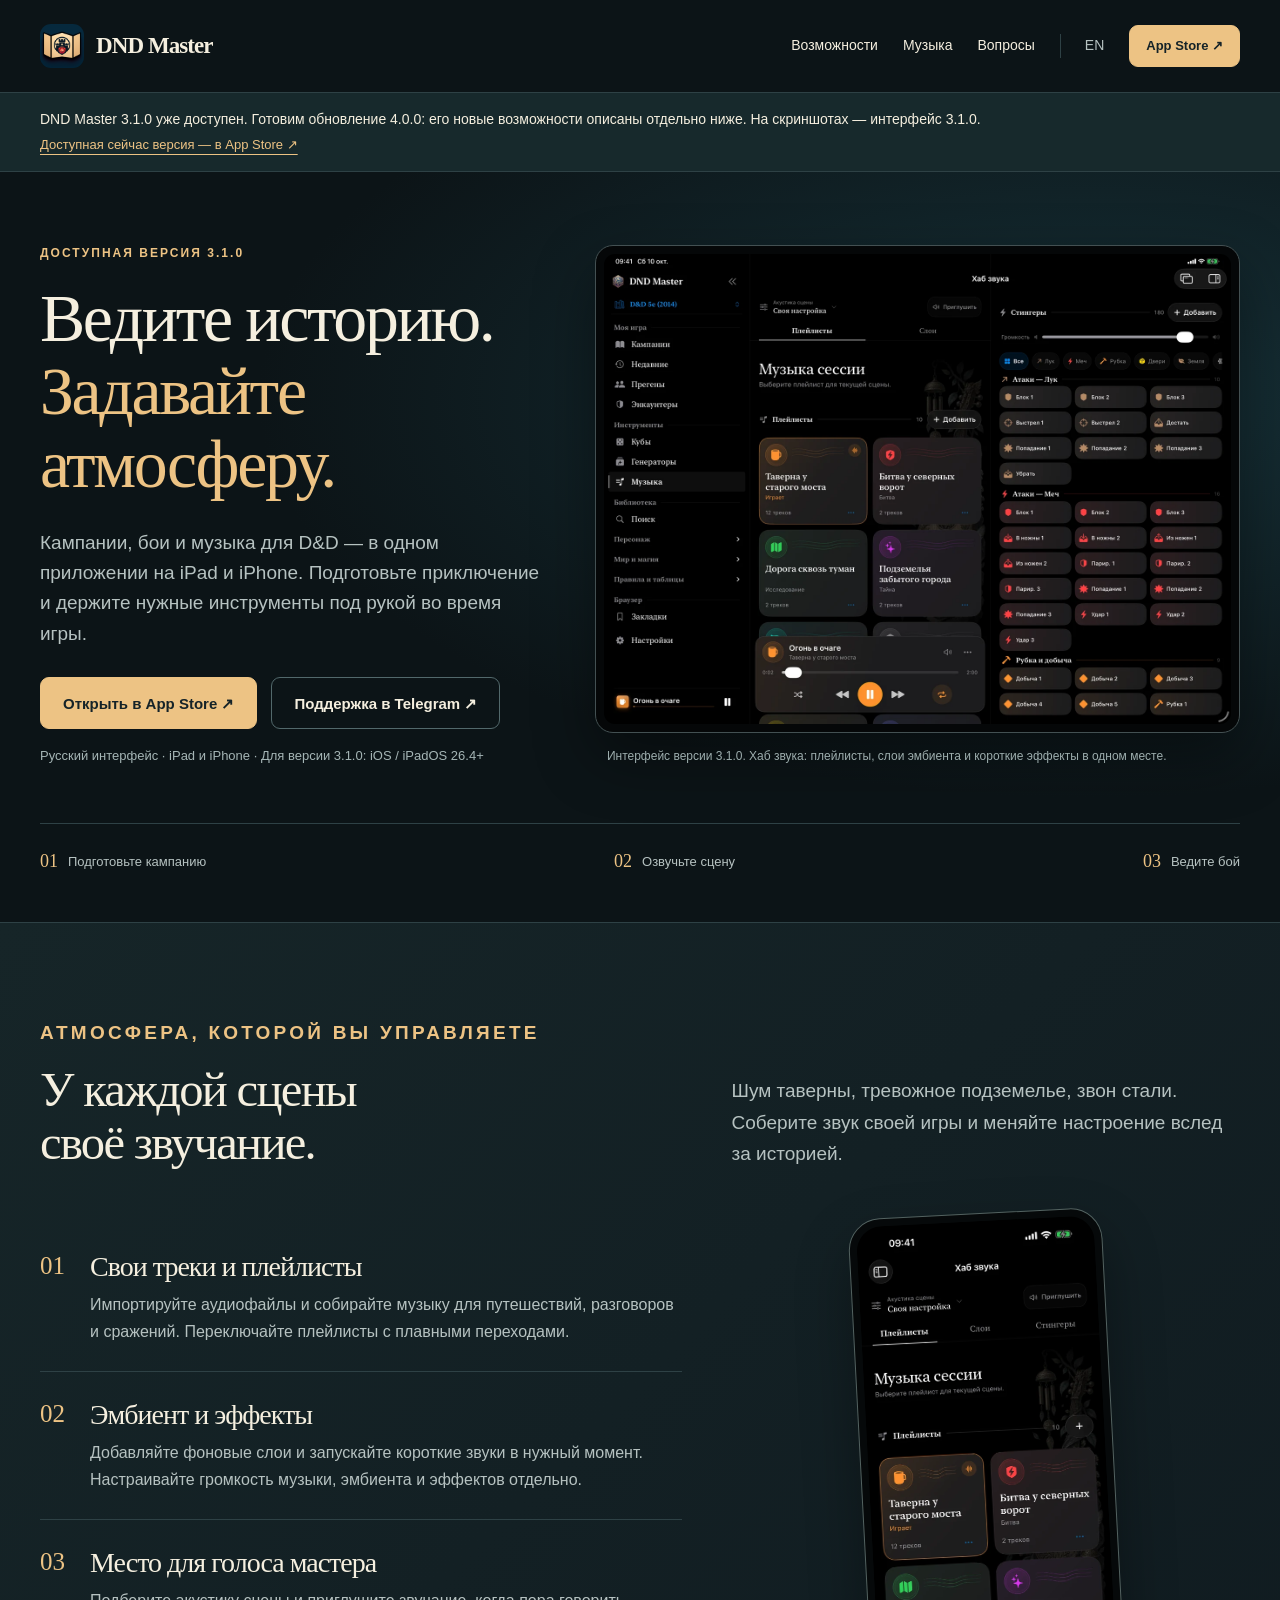
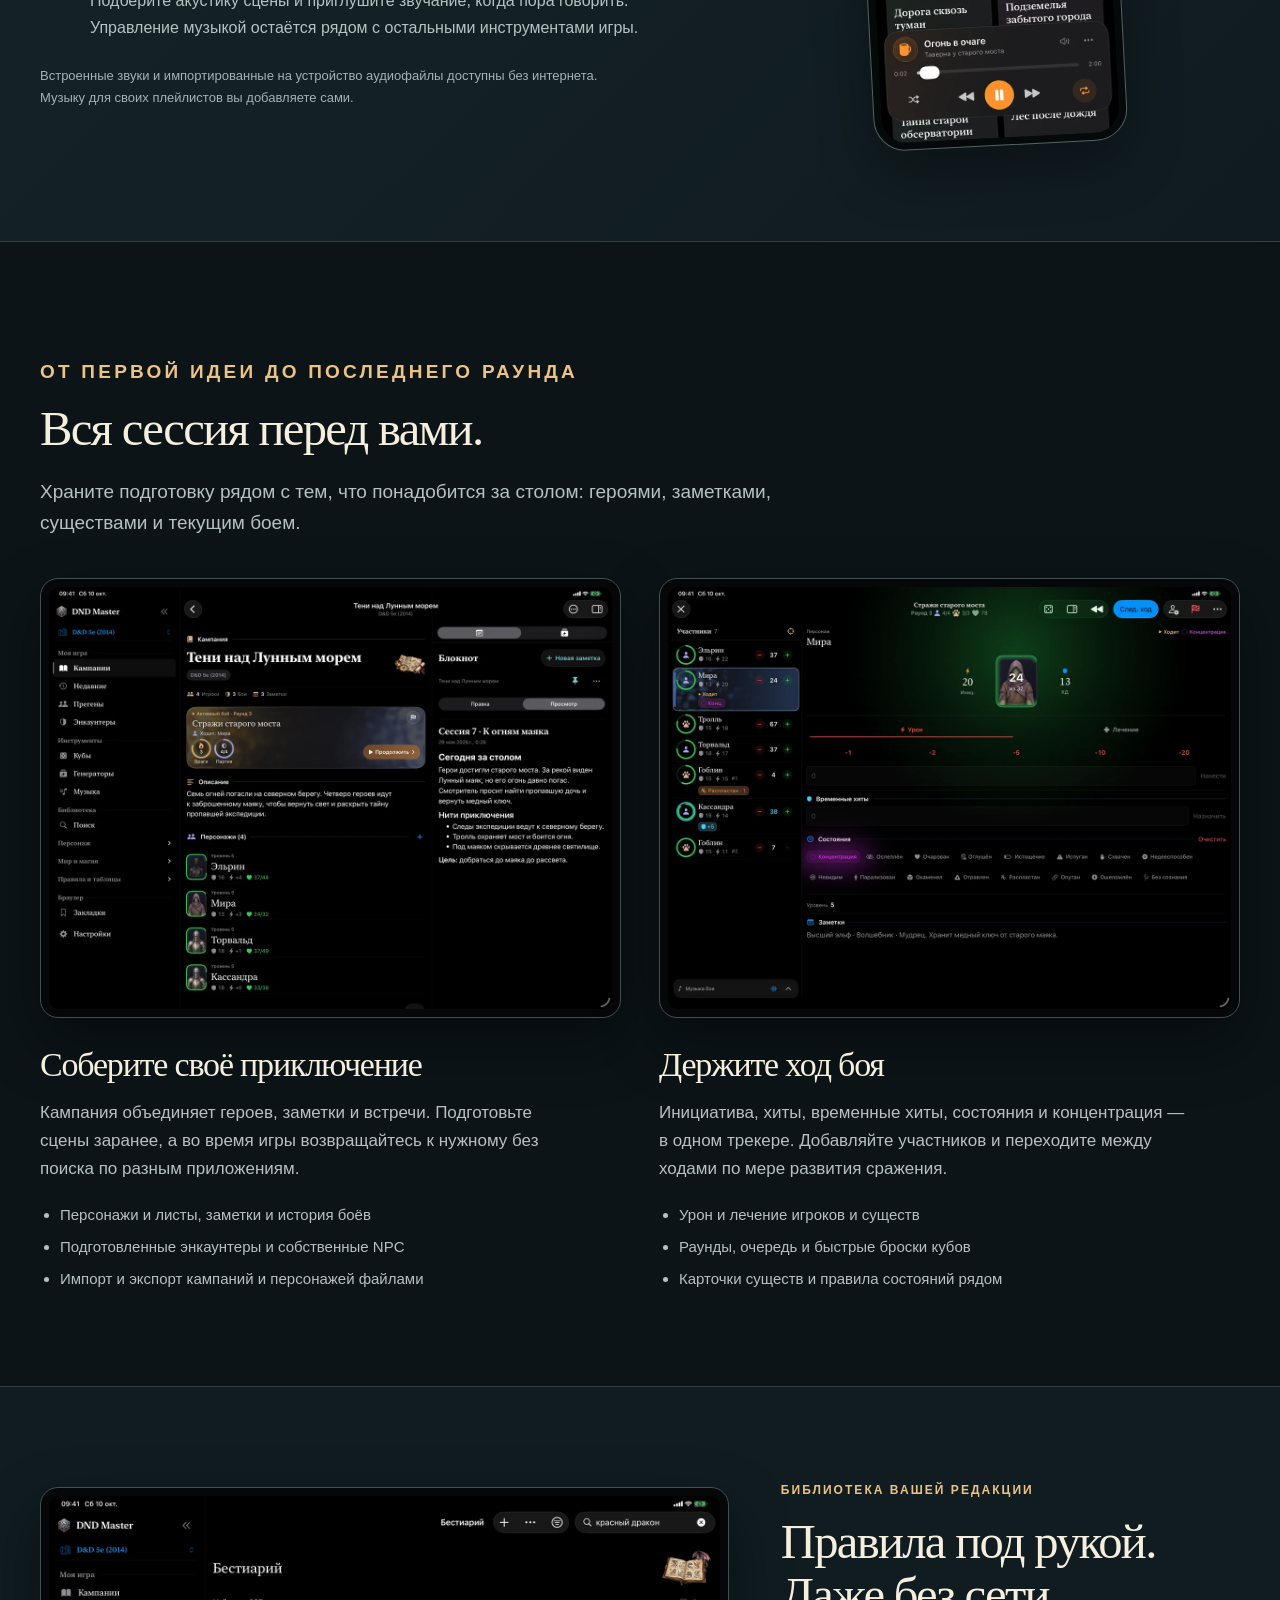
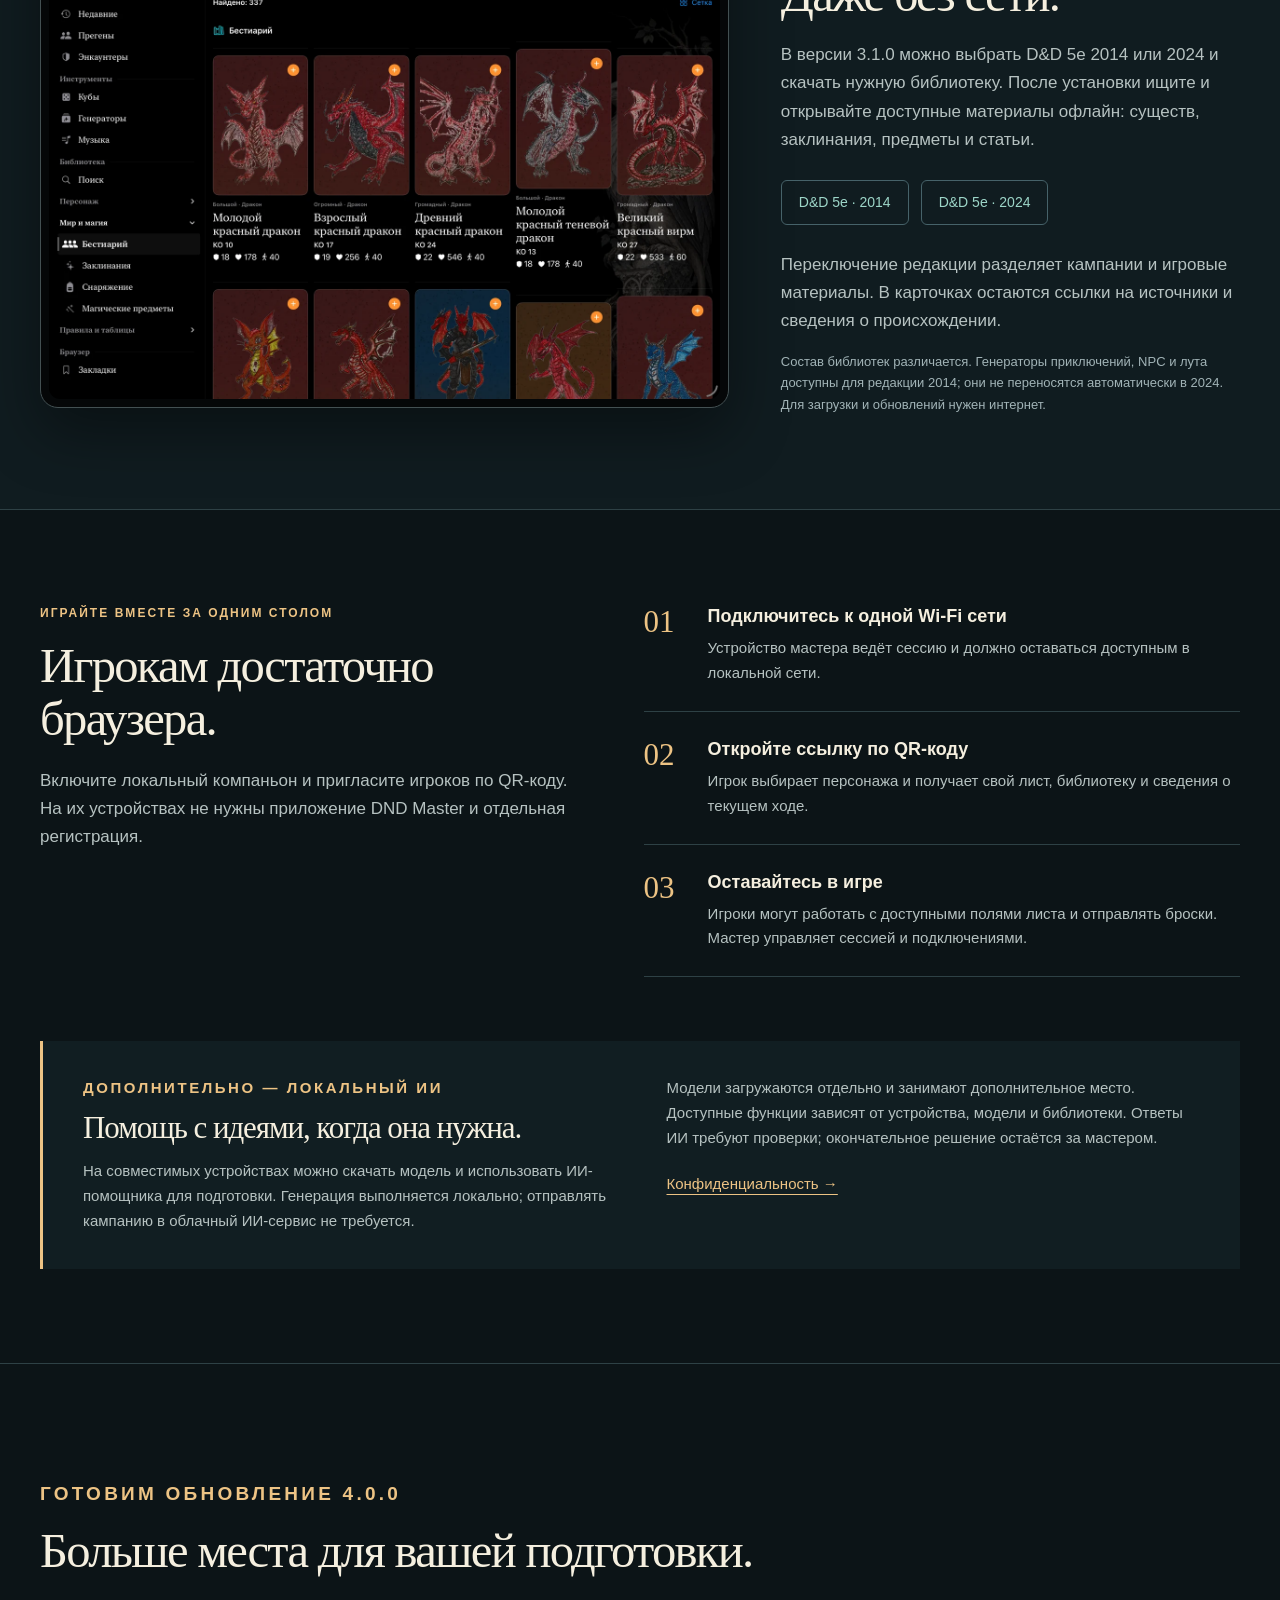
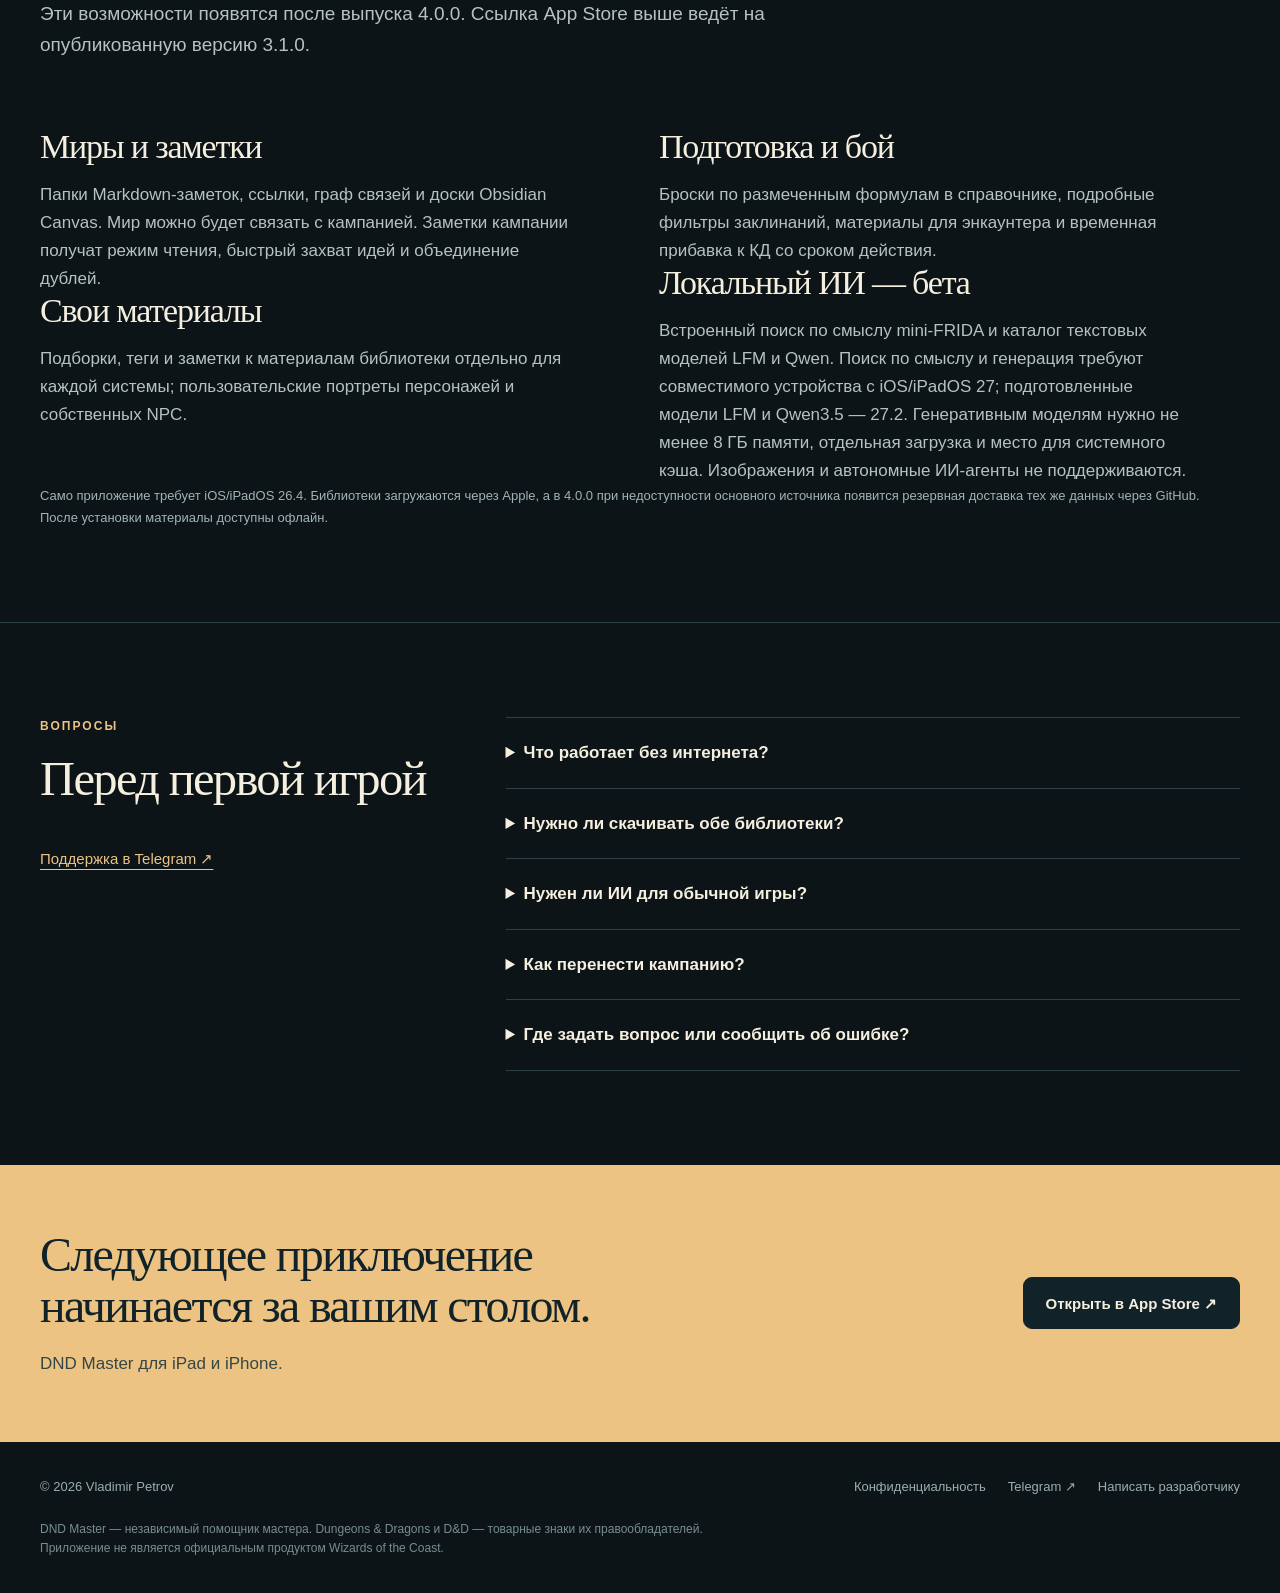
==== commit c4a5d76e: "Update release preview and data handling for DND Master 4.0.0" ====
--- a/marketing.html
+++ b/marketing.html
@@ -1,18 +1,19 @@
 <!doctype html>
 <html lang="ru"><head><meta charset="utf-8"><meta name="viewport" content="width=device-width, initial-scale=1">
-<title>DND Master — анонс 3.1.0: кампании, бой и музыка для D&amp;D</title><meta name="description" content="Обзор предстоящей версии 3.1.0 помощника мастера D&amp;D на iPad и iPhone: кампании, музыка и звуковые эффекты, трекер боя, скачиваемые библиотеки 2014 и 2024 и локальный компаньон для игроков.">
+<title>DND Master — кампании, бой и музыка для D&amp;D</title><meta name="description" content="Возможности помощника мастера D&amp;D на iPad и iPhone: кампании, музыка и звуковые эффекты, трекер боя, скачиваемые библиотеки 2014 и 2024 и локальный компаньон для игроков.">
 <meta name="theme-color" content="#0c1417"><link rel="canonical" href="https://wolframpro.github.io/DNDMaster_Policy/marketing.html">
 <link rel="alternate" hreflang="ru" href="https://wolframpro.github.io/DNDMaster_Policy/marketing.html"><link rel="alternate" hreflang="en" href="https://wolframpro.github.io/DNDMaster_Policy/marketing_en.html"><link rel="alternate" hreflang="x-default" href="https://wolframpro.github.io/DNDMaster_Policy/marketing.html">
-<meta property="og:type" content="website"><meta property="og:title" content="DND Master — анонс 3.1.0: кампании, бой и музыка для D&amp;D"><meta property="og:description" content="Обзор предстоящей версии 3.1.0 помощника мастера D&amp;D на iPad и iPhone: кампании, музыка и звуковые эффекты, трекер боя, скачиваемые библиотеки 2014 и 2024 и локальный компаньон для игроков.">
+<meta property="og:type" content="website"><meta property="og:title" content="DND Master — кампании, бой и музыка для D&amp;D"><meta property="og:description" content="Возможности помощника мастера D&amp;D на iPad и iPhone: кампании, музыка и звуковые эффекты, трекер боя, скачиваемые библиотеки 2014 и 2024 и локальный компаньон для игроков.">
 <meta property="og:url" content="https://wolframpro.github.io/DNDMaster_Policy/marketing.html"><meta property="og:image" content="https://wolframpro.github.io/DNDMaster_Policy/assets/share-icon.png"><meta property="og:locale" content="ru_RU">
-<meta name="twitter:card" content="summary"><link rel="icon" href="assets/app-icon.png" type="image/png"><link rel="apple-touch-icon" href="assets/apple-touch-icon.png"><link rel="stylesheet" href="styles.css"><script type="application/ld+json">{"@context": "https://schema.org", "@type": "SoftwareApplication", "name": "DND Master", "applicationCategory": "EntertainmentApplication", "operatingSystem": "iOS, iPadOS", "inLanguage": "ru", "url": "https://wolframpro.github.io/DNDMaster_Policy/marketing.html", "downloadUrl": "https://apps.apple.com/ru/app/dnd-master/id6752643180", "image": "https://wolframpro.github.io/DNDMaster_Policy/assets/share-icon.png", "description": "Обзор предстоящей версии 3.1.0 помощника мастера D&D на iPad и iPhone: кампании, музыка и звуковые эффекты, трекер боя, скачиваемые библиотеки 2014 и 2024 и локальный компаньон для игроков.", "author": {"@type": "Person", "name": "Vladimir Petrov"}}</script></head><body><header class="header"><div class="wrap"><a class="brand" href="marketing.html"><img src="assets/app-icon.png" width="44" height="44" alt=""><strong>DND Master</strong></a><nav class="nav"><a class="section-nav" href="marketing.html#features">Возможности</a><a class="section-nav" href="marketing.html#music">Музыка</a><a class="section-nav" href="marketing.html#questions">Вопросы</a><a class="language" href="marketing_en.html" lang="en">EN</a><a class="button small" href="https://apps.apple.com/ru/app/dnd-master/id6752643180">App Store ↗</a></nav></div></header>
+<meta name="twitter:card" content="summary"><link rel="icon" href="assets/app-icon.png" type="image/png"><link rel="apple-touch-icon" href="assets/apple-touch-icon.png"><link rel="stylesheet" href="styles.css"><script type="application/ld+json">{"@context": "https://schema.org", "@type": "SoftwareApplication", "name": "DND Master", "applicationCategory": "EntertainmentApplication", "operatingSystem": "iOS, iPadOS", "inLanguage": "ru", "url": "https://wolframpro.github.io/DNDMaster_Policy/marketing.html", "downloadUrl": "https://apps.apple.com/ru/app/dnd-master/id6752643180", "image": "https://wolframpro.github.io/DNDMaster_Policy/assets/share-icon.png", "description": "Возможности помощника мастера D&D на iPad и iPhone: кампании, музыка и звуковые эффекты, трекер боя, скачиваемые библиотеки 2014 и 2024 и локальный компаньон для игроков.", "author": {"@type": "Person", "name": "Vladimir Petrov"}}</script></head><body><header class="header"><div class="wrap"><a class="brand" href="marketing.html"><img src="assets/app-icon.png" width="44" height="44" alt=""><strong>DND Master</strong></a><nav class="nav"><a class="section-nav" href="marketing.html#features">Возможности</a><a class="section-nav" href="marketing.html#music">Музыка</a><a class="section-nav" href="marketing.html#questions">Вопросы</a><a class="language" href="marketing_en.html" lang="en">EN</a><a class="button small" href="https://apps.apple.com/ru/app/dnd-master/id6752643180">App Store ↗</a></nav></div></header>
 <main>
-<aside class="release-notice"><div class="wrap"><p>Готовим DND Master 3.1.0. Ниже — обзор возможностей и скриншоты предстоящего обновления.</p><a href="https://apps.apple.com/ru/app/dnd-master/id6752643180">Доступная сейчас версия — в App Store ↗</a></div></aside>
-<section class="hero"><div class="wrap"><div class="hero-grid"><div class="hero-copy"><p class="eyebrow">Предстоящая версия 3.1.0</p><h1>Ведите историю.<br><em>Задавайте атмосферу.</em></h1><p class="intro">Кампании, бои и музыка для D&D — в одном приложении на iPad и iPhone. Подготовьте приключение и держите нужные инструменты под рукой во время игры.</p><div class="actions"><a class="button" href="https://apps.apple.com/ru/app/dnd-master/id6752643180">Открыть в App Store ↗</a><a class="button secondary" href="https://t.me/dnd_master_community">Поддержка в Telegram ↗</a></div><p class="device-note">Русский интерфейс · iPad и iPhone · Для версии 3.1.0: iOS / iPadOS 26.4+</p></div><div class="hero-visual"><figure class="screen"><img src="assets/music-ipad.webp" width="2752" height="2064" alt="Музыка, плейлисты и эффекты на iPad" fetchpriority="high"></figure><p class="caption">Скриншот предстоящей версии 3.1.0. Хаб звука: плейлисты, слои эмбиента и короткие эффекты в одном месте.</p></div></div><div class="chapter-line"><span><b>01</b> Подготовьте кампанию</span><span><b>02</b> Озвучьте сцену</span><span><b>03</b> Ведите бой</span></div></div></section>
+<aside class="release-notice"><div class="wrap"><p>DND Master 3.1.0 уже доступен. Готовим обновление 4.0.0: его новые возможности описаны отдельно ниже. На скриншотах — интерфейс 3.1.0.</p><a href="https://apps.apple.com/ru/app/dnd-master/id6752643180">Доступная сейчас версия — в App Store ↗</a></div></aside>
+<section class="hero"><div class="wrap"><div class="hero-grid"><div class="hero-copy"><p class="eyebrow">Доступная версия 3.1.0</p><h1>Ведите историю.<br><em>Задавайте атмосферу.</em></h1><p class="intro">Кампании, бои и музыка для D&D — в одном приложении на iPad и iPhone. Подготовьте приключение и держите нужные инструменты под рукой во время игры.</p><div class="actions"><a class="button" href="https://apps.apple.com/ru/app/dnd-master/id6752643180">Открыть в App Store ↗</a><a class="button secondary" href="https://t.me/dnd_master_community">Поддержка в Telegram ↗</a></div><p class="device-note">Русский интерфейс · iPad и iPhone · Для версии 3.1.0: iOS / iPadOS 26.4+</p></div><div class="hero-visual"><figure class="screen"><img src="assets/music-ipad.webp" width="2752" height="2064" alt="Музыка, плейлисты и эффекты на iPad" fetchpriority="high"></figure><p class="caption">Интерфейс версии 3.1.0. Хаб звука: плейлисты, слои эмбиента и короткие эффекты в одном месте.</p></div></div><div class="chapter-line"><span><b>01</b> Подготовьте кампанию</span><span><b>02</b> Озвучьте сцену</span><span><b>03</b> Ведите бой</span></div></div></section>
 <section class="section music" id="music"><div class="wrap"><div class="music-head"><div><p class="eyebrow">Атмосфера, которой вы управляете</p><h2>У каждой сцены<br>своё звучание.</h2></div><p>Шум таверны, тревожное подземелье, звон стали. Соберите звук своей игры и меняйте настроение вслед за историей.</p></div><div class="music-detail"><div><div class="music-points"><div class="point"><span class="number">01</span><div><h3>Свои треки и плейлисты</h3><p>Импортируйте аудиофайлы и собирайте музыку для путешествий, разговоров и сражений. Переключайте плейлисты с плавными переходами.</p></div></div><div class="point"><span class="number">02</span><div><h3>Эмбиент и эффекты</h3><p>Добавляйте фоновые слои и запускайте короткие звуки в нужный момент. Настраивайте громкость музыки, эмбиента и эффектов отдельно.</p></div></div><div class="point"><span class="number">03</span><div><h3>Место для голоса мастера</h3><p>Подберите акустику сцены и приглушите звучание, когда пора говорить. Управление музыкой остаётся рядом с остальными инструментами игры.</p></div></div></div><p class="music-endnote">Встроенные звуки и импортированные на устройство аудиофайлы доступны без интернета. Музыку для своих плейлистов вы добавляете сами.</p></div><figure class="phone"><img src="assets/music-iphone.webp" width="1320" height="2868" alt="Хаб звука на iPhone" loading="lazy" decoding="async"></figure></div></div></section>
 <section class="section" id="features"><div class="wrap"><div class="section-head"><p class="eyebrow">От первой идеи до последнего раунда</p><h2>Вся сессия перед вами.</h2><p>Храните подготовку рядом с тем, что понадобится за столом: героями, заметками, существами и текущим боем.</p></div><div class="two-features"><article><figure class="screen"><img src="assets/campaign-ipad.webp" width="2752" height="2064" alt="Экран кампании с героями и заметками" loading="lazy" decoding="async"></figure><div class="feature-copy"><h3>Соберите своё приключение</h3><p>Кампания объединяет героев, заметки и встречи. Подготовьте сцены заранее, а во время игры возвращайтесь к нужному без поиска по разным приложениям.</p><ul><li>Персонажи и листы, заметки и история боёв</li><li>Подготовленные энкаунтеры и собственные NPC</li><li>Импорт и экспорт кампаний и персонажей файлами</li></ul></div></article><article><figure class="screen"><img src="assets/combat-ipad.webp" width="2752" height="2064" alt="Трекер боя с инициативой, хитами и участниками" loading="lazy" decoding="async"></figure><div class="feature-copy"><h3>Держите ход боя</h3><p>Инициатива, хиты, временные хиты, состояния и концентрация — в одном трекере. Добавляйте участников и переходите между ходами по мере развития сражения.</p><ul><li>Урон и лечение игроков и существ</li><li>Раунды, очередь и быстрые броски кубов</li><li>Карточки существ и правила состояний рядом</li></ul></div></article></div></div></section>
-<section class="section library" id="library"><div class="wrap library-layout"><figure class="screen"><img src="assets/library-ipad.webp" width="2752" height="2064" alt="Каталог бестиария в русской библиотеке D&amp;D" loading="lazy" decoding="async"></figure><div class="library-copy"><p class="eyebrow">Библиотека вашей редакции</p><h2>Правила под рукой.<br>Даже без сети.</h2><p>В предстоящей версии 3.1.0 можно будет выбрать D&D 5e 2014 или 2024 и скачать нужную библиотеку. После установки ищите и открывайте доступные материалы офлайн: существ, заклинания, предметы и статьи.</p><div class="edition-list"><span class="edition">D&D 5e · 2014</span><span class="edition">D&D 5e · 2024</span></div><p>Переключение редакции разделяет кампании и игровые материалы. В карточках остаются ссылки на источники и сведения о происхождении.</p><p class="small-note">Состав библиотек различается. Генераторы приключений, NPC и лута доступны для редакции 2014; они не переносятся автоматически в 2024. Для загрузки и обновлений нужен интернет.</p></div></div></section>
+<section class="section library" id="library"><div class="wrap library-layout"><figure class="screen"><img src="assets/library-ipad.webp" width="2752" height="2064" alt="Каталог бестиария в русской библиотеке D&amp;D" loading="lazy" decoding="async"></figure><div class="library-copy"><p class="eyebrow">Библиотека вашей редакции</p><h2>Правила под рукой.<br>Даже без сети.</h2><p>В версии 3.1.0 можно выбрать D&D 5e 2014 или 2024 и скачать нужную библиотеку. После установки ищите и открывайте доступные материалы офлайн: существ, заклинания, предметы и статьи.</p><div class="edition-list"><span class="edition">D&D 5e · 2014</span><span class="edition">D&D 5e · 2024</span></div><p>Переключение редакции разделяет кампании и игровые материалы. В карточках остаются ссылки на источники и сведения о происхождении.</p><p class="small-note">Состав библиотек различается. Генераторы приключений, NPC и лута доступны для редакции 2014; они не переносятся автоматически в 2024. Для загрузки и обновлений нужен интернет.</p></div></div></section>
 <section class="section"><div class="wrap"><div class="companion"><div><p class="eyebrow">Играйте вместе за одним столом</p><h2>Игрокам достаточно браузера.</h2><p>Включите локальный компаньон и пригласите игроков по QR-коду. На их устройствах не нужны приложение DND Master и отдельная регистрация.</p></div><ol class="steps"><li><span class="step-num">01</span><div><h3>Подключитесь к одной Wi-Fi сети</h3><p>Устройство мастера ведёт сессию и должно оставаться доступным в локальной сети.</p></div></li><li><span class="step-num">02</span><div><h3>Откройте ссылку по QR-коду</h3><p>Игрок выбирает персонажа и получает свой лист, библиотеку и сведения о текущем ходе.</p></div></li><li><span class="step-num">03</span><div><h3>Оставайтесь в игре</h3><p>Игроки могут работать с доступными полями листа и отправлять броски. Мастер управляет сессией и подключениями.</p></div></li></ol></div><aside class="ai-strip"><div><p class="eyebrow">Дополнительно — локальный ИИ</p><h3>Помощь с идеями, когда она нужна.</h3><p>На совместимых устройствах можно скачать модель и использовать ИИ-помощника для подготовки. Генерация выполняется локально; отправлять кампанию в облачный ИИ-сервис не требуется.</p></div><div><p>Модели загружаются отдельно и занимают дополнительное место. Доступные функции зависят от устройства, модели и библиотеки. Ответы ИИ требуют проверки; окончательное решение остаётся за мастером.</p><a class="text-link" href="privacy_policy.html">Конфиденциальность →</a></div></aside></div></section>
+<section class="section" id="upcoming"><div class="wrap"><div class="section-head"><p class="eyebrow">Готовим обновление 4.0.0</p><h2>Больше места для вашей подготовки.</h2><p>Эти возможности появятся после выпуска 4.0.0. Ссылка App Store выше ведёт на опубликованную версию 3.1.0.</p></div><div class="two-features"><article class="feature-copy"><h3>Миры и заметки</h3><p>Папки Markdown-заметок, ссылки, граф связей и доски Obsidian Canvas. Мир можно будет связать с кампанией. Заметки кампании получат режим чтения, быстрый захват идей и объединение дублей.</p><h3>Свои материалы</h3><p>Подборки, теги и заметки к материалам библиотеки отдельно для каждой системы; пользовательские портреты персонажей и собственных NPC.</p></article><article class="feature-copy"><h3>Подготовка и бой</h3><p>Броски по размеченным формулам в справочнике, подробные фильтры заклинаний, материалы для энкаунтера и временная прибавка к КД со сроком действия.</p><h3>Локальный ИИ — бета</h3><p>Встроенный поиск по смыслу mini-FRIDA и каталог текстовых моделей LFM и Qwen. Поиск по смыслу и генерация требуют совместимого устройства с iOS/iPadOS 27; подготовленные модели LFM и Qwen3.5 — 27.2. Генеративным моделям нужно не менее 8 ГБ памяти, отдельная загрузка и место для системного кэша. Изображения и автономные ИИ-агенты не поддерживаются.</p></article></div><p class="small-note">Само приложение требует iOS/iPadOS 26.4. Библиотеки загружаются через Apple, а в 4.0.0 при недоступности основного источника появится резервная доставка тех же данных через GitHub. После установки материалы доступны офлайн.</p></div></section>
 <section class="section" id="questions"><div class="wrap faq-layout"><div><p class="eyebrow">Вопросы</p><h2>Перед первой игрой</h2><a class="text-link" href="https://t.me/dnd_master_community">Поддержка в Telegram ↗</a></div><div class="faq"><details><summary>Что работает без интернета?</summary><p>Кампании, боевой трекер, кубы, встроенные звуки и импортированное аудио. Материалы библиотеки доступны после её установки, локальный ИИ — после загрузки совместимой модели. Для компаньона нужна общая локальная Wi-Fi сеть, а для загрузок, iCloud и внешних сайтов — интернет.</p></details><details><summary>Нужно ли скачивать обе библиотеки?</summary><p>В версии 3.1.0 — нет. Выберите редакцию, с которой играете, и скачайте её библиотеку. Другую можно добавить позже. Место на устройстве и размер загрузки показываются в приложении.</p></details><details><summary>Нужен ли ИИ для обычной игры?</summary><p>Нет. Кампании, музыка, кубы и трекер боя работают независимо от ИИ. Модель устанавливается отдельно, если вы хотите использовать помощника и устройство её поддерживает.</p></details><details><summary>Как перенести кампанию?</summary><p>Используйте импорт и экспорт файлов кампаний и персонажей. Игровые записи также могут синхронизироваться через ваш личный iCloud, если он доступен и включён для приложения. Аудиофайлы и загруженные модели хранятся локально.</p></details><details><summary>Где задать вопрос или сообщить об ошибке?</summary><p>Откройте <a href="https://t.me/dnd_master_community">сообщество DND Master в Telegram</a> или <a href="mailto:mister.vladika@gmail.com">напишите разработчику</a>. Укажите версию приложения, модель устройства и действия, после которых возникла проблема. Не прикладывайте личные кампании и секреты без необходимости.</p></details></div></div></section>
 <section class="cta-panel"><div class="wrap"><div><h2>Следующее приключение<br>начинается за вашим столом.</h2><p>DND Master для iPad и iPhone.</p></div><a class="button" href="https://apps.apple.com/ru/app/dnd-master/id6752643180">Открыть в App Store ↗</a></div></section>
 </main><footer class="footer"><div class="wrap"><div class="footer-grid"><span>© 2026 Vladimir Petrov</span><div class="footer-links"><a href="privacy_policy.html">Конфиденциальность</a><a href="https://t.me/dnd_master_community">Telegram ↗</a><a href="mailto:mister.vladika@gmail.com">Написать разработчику</a></div></div><p class="legal-note">DND Master — независимый помощник мастера. Dungeons & Dragons и D&D — товарные знаки их правообладателей. Приложение не является официальным продуктом Wizards of the Coast.</p></div></footer></body></html>
